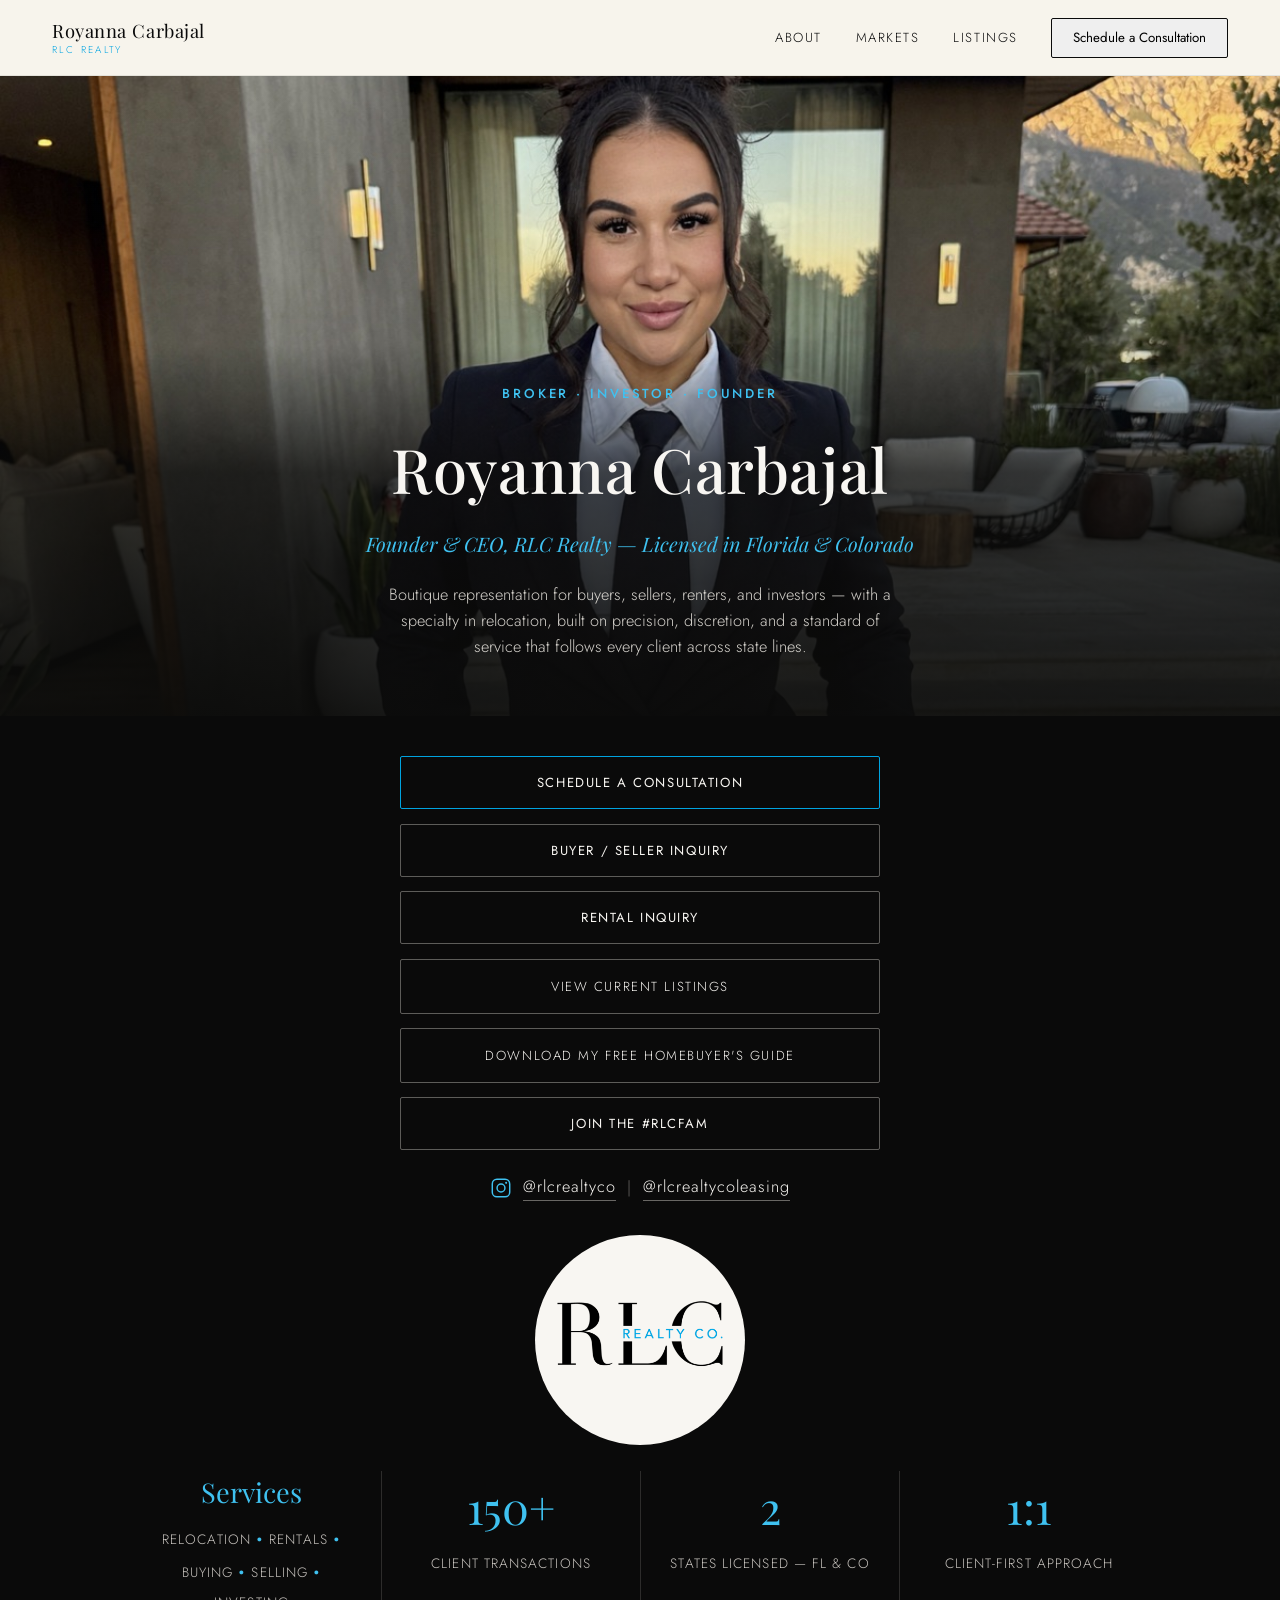
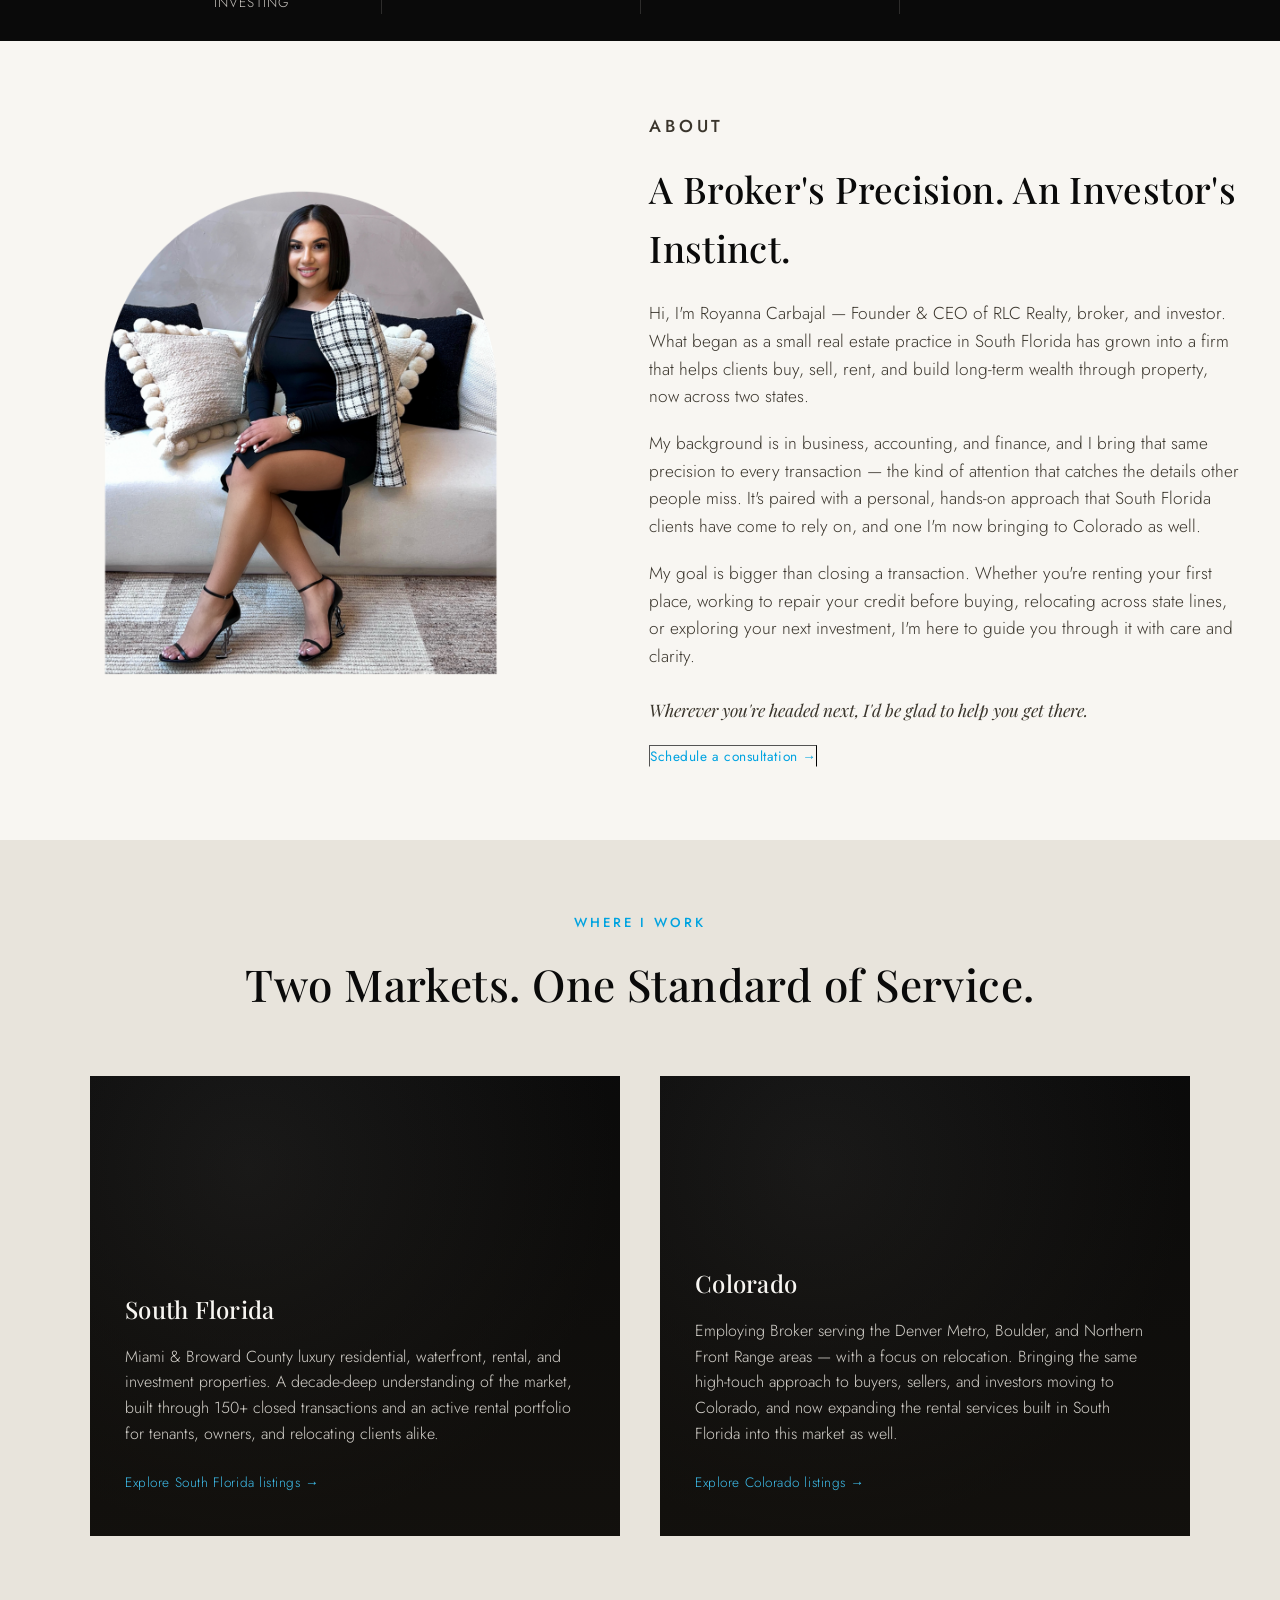
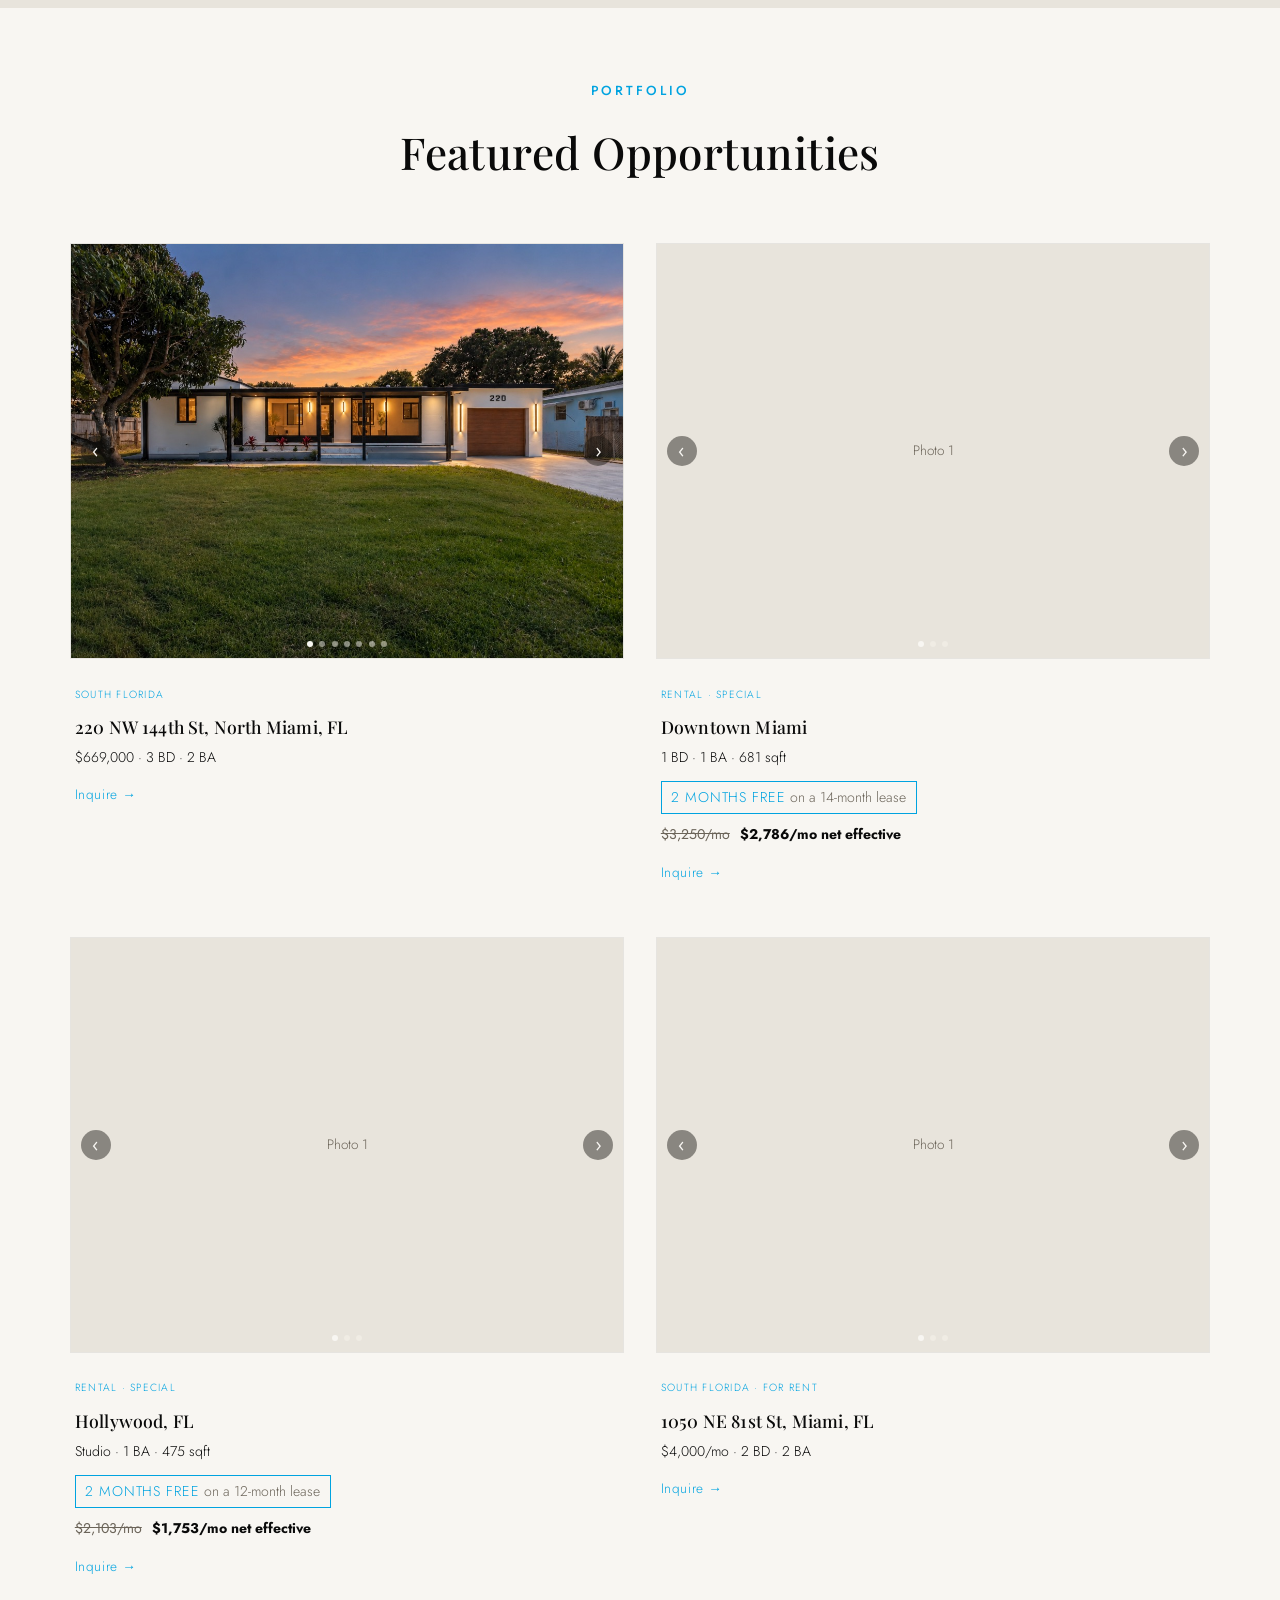
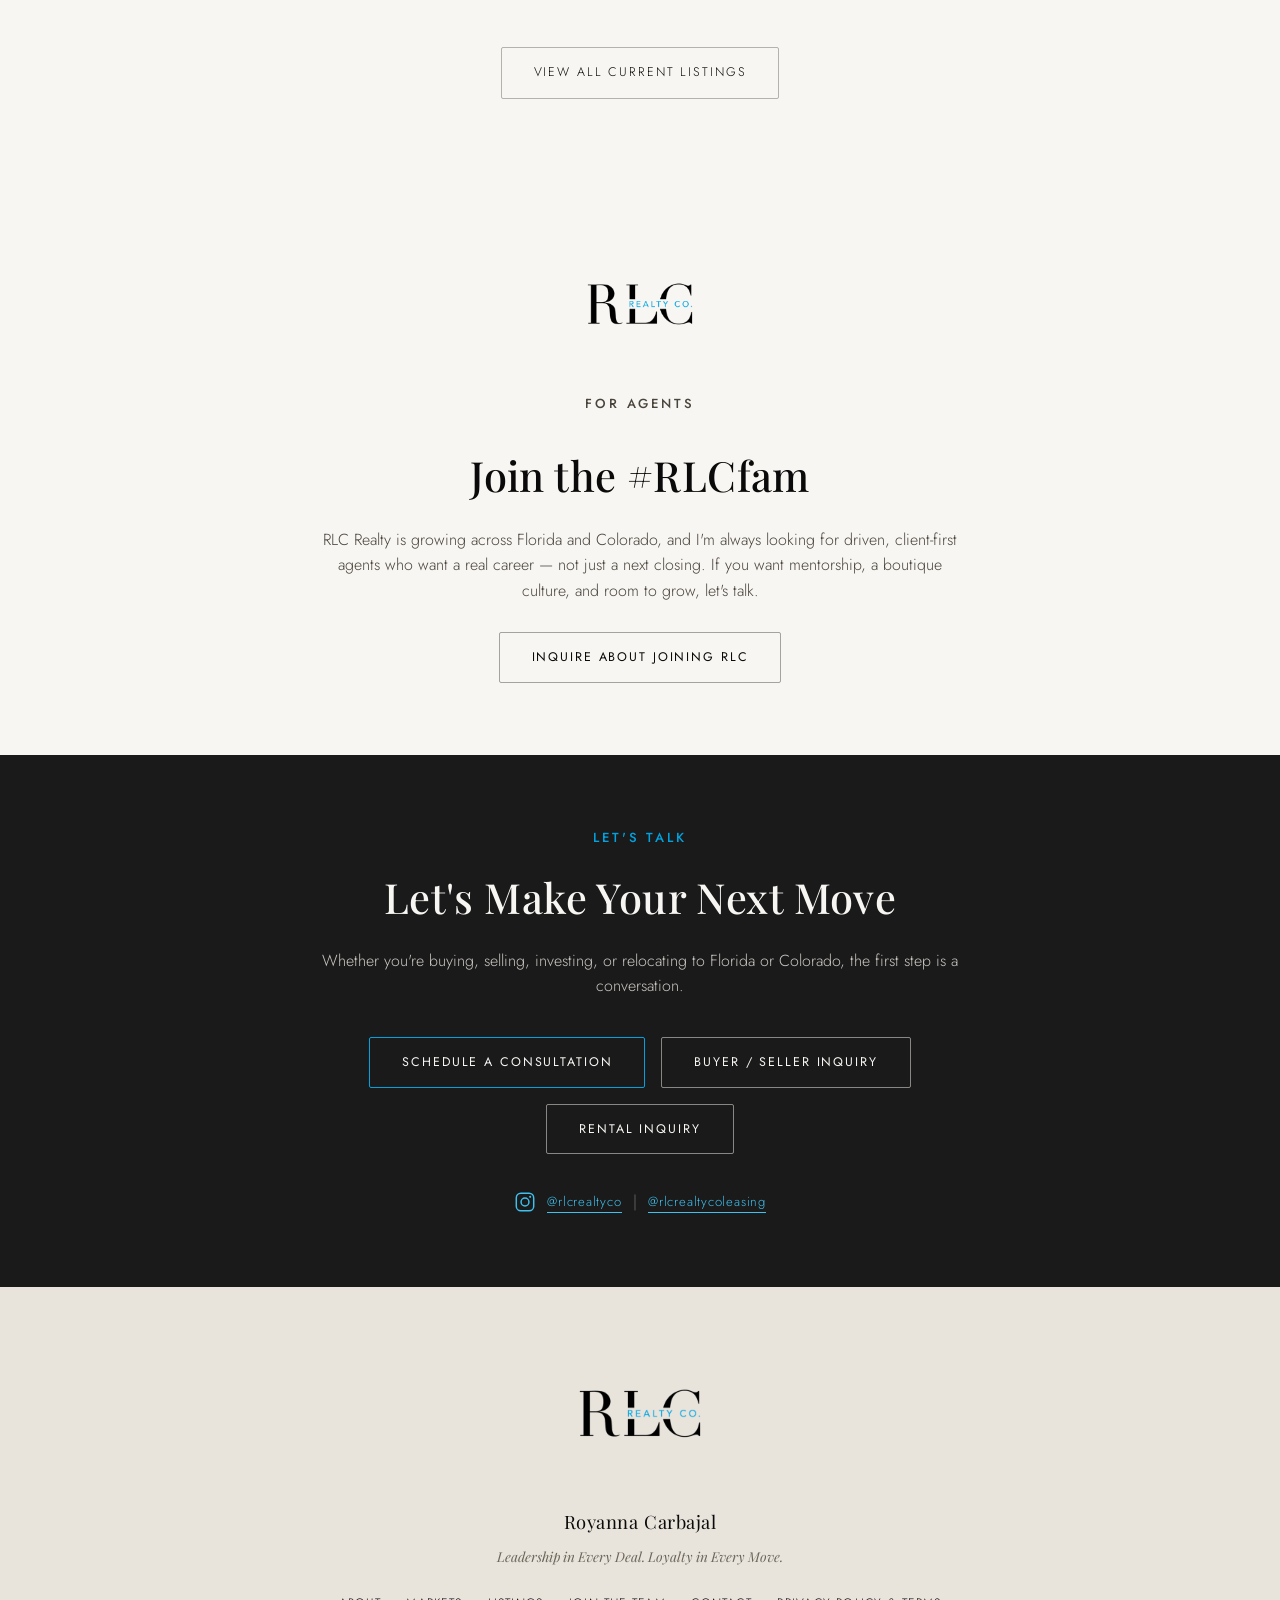
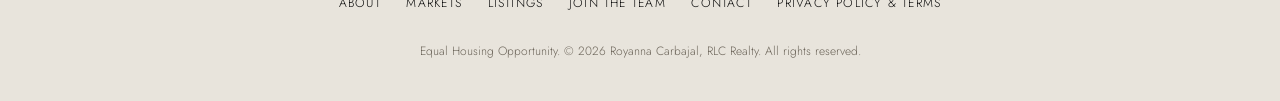
==== index.html @ 3c6feff2 "Replace Colorado listing with two real rental specials, area-based headings, net effective rent" ====
<!DOCTYPE html>
<html lang="en">
<head>
<meta charset="UTF-8" />
<meta name="viewport" content="width=device-width, initial-scale=1.0" />
<title>Royanna Carbajal | Employing Broker — Florida &amp; Colorado</title>
<meta name="description" content="Royanna Carbajal, Employing Broker and founder of RLC Realty, serving luxury real estate clients across South Florida and Colorado." />
<link rel="preconnect" href="https://fonts.googleapis.com">
<link rel="preconnect" href="https://fonts.gstatic.com" crossorigin>
<link href="https://fonts.googleapis.com/css2?family=Playfair+Display:ital,wght@0,400;0,500;0,600;1,400&family=Jost:wght@300;400;500;600&display=swap" rel="stylesheet">
<link rel="stylesheet" href="css/style.css" />
</head>
<body>

<header class="site-header" id="top">
  <div class="header-inner">
    <a class="logo" href="#top">
      <span class="logo-name">Royanna Carbajal</span>
      <span class="logo-sub">RLC Realty</span>
    </a>
    <nav class="main-nav" id="main-nav">
      <a href="#about">About</a>
      <a href="#markets">Markets</a>
      <a href="#listings">Listings</a>
      <button type="button" class="nav-cta" data-open-modal="booking">Schedule a Consultation</button>
    </nav>
    <button class="nav-toggle" id="nav-toggle" aria-label="Toggle navigation">
      <span></span><span></span><span></span>
    </button>
  </div>
</header>

<section class="hero">
  <img src="assets/hero-main.jpg" alt="Royanna Carbajal" class="hero-bg" />
  <div class="hero-scrim"></div>
  <div class="hero-inner">
    <p class="eyebrow">Broker &middot; Investor &middot; Founder</p>
    <h1>Royanna Carbajal</h1>
    <p class="hero-sub">Founder &amp; CEO, RLC Realty — Licensed in Florida &amp; Colorado</p>
    <p class="hero-copy">Boutique representation for buyers, sellers, renters, and investors — with a specialty in relocation, built on precision, discretion, and a standard of service that follows every client across state lines.</p>
  </div>
</section>

<section class="cta-stack">
  <div class="cta-stack-inner">
    <button type="button" class="cta-link cta-link-gold" data-open-modal="booking">Schedule a Consultation</button>
    <button type="button" class="cta-link" data-open-modal="buyer-seller">Buyer / Seller Inquiry</button>
    <button type="button" class="cta-link" data-open-modal="rental">Rental Inquiry</button>
    <a href="#listings" class="cta-link">View Current Listings</a>
    <a href="#contact" class="cta-link">Download My Free Homebuyer's Guide</a>
    <button type="button" class="cta-link" data-open-modal="join-team">Join the #RLCfam</button>
    <div class="cta-social">
      <svg class="ig-icon" viewBox="0 0 24 24" fill="none" aria-hidden="true"><rect x="2.5" y="2.5" width="19" height="19" rx="5" stroke="currentColor" stroke-width="1.6"/><circle cx="12" cy="12" r="4.3" stroke="currentColor" stroke-width="1.6"/><circle cx="17.6" cy="6.4" r="1.1" fill="currentColor"/></svg>
      <a href="https://www.instagram.com/rlcrealtyco/" target="_blank" rel="noopener">@rlcrealtyco</a>
      <span class="cta-social-divider">|</span>
      <a href="https://www.instagram.com/rlcrealtycoleasing/" target="_blank" rel="noopener">@rlcrealtycoleasing</a>
    </div>
    <div class="cta-stack-logo-badge">
      <img src="assets/logo.png" alt="RLC Realty Co." class="cta-stack-logo" />
    </div>
  </div>
</section>

<section class="stats">
  <div class="stats-inner">
    <div class="stat stat-services">
      <span class="stat-num stat-num-small">Services</span>
      <span class="stat-label">Relocation <span class="dot-sep">&middot;</span> Rentals <span class="dot-sep">&middot;</span> Buying <span class="dot-sep">&middot;</span> Selling <span class="dot-sep">&middot;</span> Investing</span>
    </div>
    <div class="stat">
      <span class="stat-num">150+</span>
      <span class="stat-label">Client Transactions</span>
    </div>
    <div class="stat">
      <span class="stat-num">2</span>
      <span class="stat-label">States Licensed — FL &amp; CO</span>
    </div>
    <div class="stat">
      <span class="stat-num">1:1</span>
      <span class="stat-label">Client-First Approach</span>
    </div>
  </div>
</section>

<section class="about" id="about">
  <div class="about-inner">
    <div class="about-media">
      <img class="portrait" src="assets/royanna-about-2.png" alt="Royanna Carbajal" />
    </div>
    <div class="about-text">
      <p class="eyebrow">About</p>
      <h2>A Broker's Precision. An Investor's Instinct.</h2>
      <p>Hi, I'm Royanna Carbajal — Founder &amp; CEO of RLC Realty, broker, and investor. What began as a small real estate practice in South Florida has grown into a firm that helps clients buy, sell, rent, and build long-term wealth through property, now across two states.</p>
      <p>My background is in business, accounting, and finance, and I bring that same precision to every transaction — the kind of attention that catches the details other people miss. It's paired with a personal, hands-on approach that South Florida clients have come to rely on, and one I'm now bringing to Colorado as well.</p>
      <p>My goal is bigger than closing a transaction. Whether you're renting your first place, working to repair your credit before buying, relocating across state lines, or exploring your next investment, I'm here to guide you through it with care and clarity.</p>
      <p class="about-tagline">Wherever you're headed next, I'd be glad to help you get there.</p>
      <button type="button" class="text-link" data-open-modal="booking">Schedule a consultation &rarr;</button>
    </div>
  </div>
</section>

<section class="markets" id="markets">
  <div class="section-head">
    <p class="eyebrow">Where I Work</p>
    <h2>Two Markets. One Standard of Service.</h2>
  </div>
  <div class="markets-grid">
    <div class="market-card">
      <video class="market-video" autoplay muted loop playsinline>
        <source src="assets/miami.mp4" type="video/mp4">
      </video>
      <div class="market-overlay"></div>
      <div class="market-content">
        <h3>South Florida</h3>
        <p>Miami &amp; Broward County luxury residential, waterfront, rental, and investment properties. A decade-deep understanding of the market, built through 150+ closed transactions and an active rental portfolio for tenants, owners, and relocating clients alike.</p>
        <a href="#listings" class="text-link">Explore South Florida listings &rarr;</a>
      </div>
    </div>
    <div class="market-card">
      <video class="market-video" autoplay muted loop playsinline>
        <source src="assets/colorado.mp4" type="video/mp4">
      </video>
      <div class="market-overlay"></div>
      <div class="market-content">
        <h3>Colorado</h3>
        <p>Employing Broker serving the Denver Metro, Boulder, and Northern Front Range areas — with a focus on relocation. Bringing the same high-touch approach to buyers, sellers, and investors moving to Colorado, and now expanding the rental services built in South Florida into this market as well.</p>
        <a href="#contact" class="text-link">Explore Colorado listings &rarr;</a>
      </div>
    </div>
  </div>
</section>

<section class="listings" id="listings">
  <div class="section-head">
    <p class="eyebrow">Portfolio</p>
    <h2>Featured Opportunities</h2>
  </div>
  <div class="listings-grid">
    <div class="listing-card">
      <div class="listing-image">
        <div class="listing-carousel" data-carousel>
          <div class="listing-slide"><img src="assets/listing-220/0-exterior.jpg" alt="220 NW 144th St front exterior at twilight" loading="lazy"></div>
          <div class="listing-slide"><img src="assets/listing-220/1-living-room.jpg" alt="220 NW 144th St living room" loading="lazy"></div>
          <div class="listing-slide"><img src="assets/listing-220/2-kitchen.jpg" alt="220 NW 144th St kitchen" loading="lazy"></div>
          <div class="listing-slide"><img src="assets/listing-220/3-bath-a.jpg" alt="220 NW 144th St bathroom" loading="lazy"></div>
          <div class="listing-slide"><img src="assets/listing-220/4-bath-b.jpg" alt="220 NW 144th St second bathroom" loading="lazy"></div>
          <div class="listing-slide"><img src="assets/listing-220/5-patio.jpg" alt="220 NW 144th St covered patio" loading="lazy"></div>
          <div class="listing-slide"><img src="assets/listing-220/6-backyard.jpg" alt="220 NW 144th St backyard and structure" loading="lazy"></div>
        </div>
        <button type="button" class="carousel-arrow carousel-prev" data-carousel-prev aria-label="Previous photo">&lsaquo;</button>
        <button type="button" class="carousel-arrow carousel-next" data-carousel-next aria-label="Next photo">&rsaquo;</button>
        <div class="carousel-dots" data-carousel-dots></div>
      </div>
      <div class="listing-body">
        <span class="listing-tag">South Florida</span>
        <h3>220 NW 144th St, North Miami, FL</h3>
        <p>$669,000 &middot; 3 BD &middot; 2 BA</p>
        <a href="#contact" class="text-link">Inquire &rarr;</a>
      </div>
    </div>
    <div class="listing-card">
      <div class="listing-image">
        <div class="listing-carousel" data-carousel>
          <div class="listing-slide"><span>Photo 1</span></div>
          <div class="listing-slide"><span>Photo 2</span></div>
          <div class="listing-slide"><span>Photo 3</span></div>
        </div>
        <button type="button" class="carousel-arrow carousel-prev" data-carousel-prev aria-label="Previous photo">&lsaquo;</button>
        <button type="button" class="carousel-arrow carousel-next" data-carousel-next aria-label="Next photo">&rsaquo;</button>
        <div class="carousel-dots" data-carousel-dots></div>
      </div>
      <div class="listing-body">
        <span class="listing-tag">Rental &middot; Special</span>
        <h3>Downtown Miami</h3>
        <p>1 BD &middot; 1 BA &middot; 681 sqft</p>
        <p class="listing-special">2 Months Free <span class="listing-special-term">on a 14-month lease</span></p>
        <p class="listing-price"><span class="listing-price-gross">$3,250/mo</span> <strong>$2,786/mo net effective</strong></p>
        <a href="#contact" class="text-link">Inquire &rarr;</a>
      </div>
    </div>
    <div class="listing-card">
      <div class="listing-image">
        <div class="listing-carousel" data-carousel>
          <div class="listing-slide"><span>Photo 1</span></div>
          <div class="listing-slide"><span>Photo 2</span></div>
          <div class="listing-slide"><span>Photo 3</span></div>
        </div>
        <button type="button" class="carousel-arrow carousel-prev" data-carousel-prev aria-label="Previous photo">&lsaquo;</button>
        <button type="button" class="carousel-arrow carousel-next" data-carousel-next aria-label="Next photo">&rsaquo;</button>
        <div class="carousel-dots" data-carousel-dots></div>
      </div>
      <div class="listing-body">
        <span class="listing-tag">Rental &middot; Special</span>
        <h3>Hollywood, FL</h3>
        <p>Studio &middot; 1 BA &middot; 475 sqft</p>
        <p class="listing-special">2 Months Free <span class="listing-special-term">on a 12-month lease</span></p>
        <p class="listing-price"><span class="listing-price-gross">$2,103/mo</span> <strong>$1,753/mo net effective</strong></p>
        <a href="#contact" class="text-link">Inquire &rarr;</a>
      </div>
    </div>
    <div class="listing-card">
      <div class="listing-image">
        <div class="listing-carousel" data-carousel>
          <div class="listing-slide"><span>Photo 1</span></div>
          <div class="listing-slide"><span>Photo 2</span></div>
          <div class="listing-slide"><span>Photo 3</span></div>
        </div>
        <button type="button" class="carousel-arrow carousel-prev" data-carousel-prev aria-label="Previous photo">&lsaquo;</button>
        <button type="button" class="carousel-arrow carousel-next" data-carousel-next aria-label="Next photo">&rsaquo;</button>
        <div class="carousel-dots" data-carousel-dots></div>
      </div>
      <div class="listing-body">
        <span class="listing-tag">South Florida &middot; For Rent</span>
        <h3>1050 NE 81st St, Miami, FL</h3>
        <p>$4,000/mo &middot; 2 BD &middot; 2 BA</p>
        <a href="#contact" class="text-link">Inquire &rarr;</a>
      </div>
    </div>
  </div>
  <div class="listings-cta">
    <a href="#contact" class="btn btn-outline">View All Current Listings</a>
  </div>
</section>

<section class="join-team" id="join-team">
  <div class="join-team-inner">
    <img src="assets/logo.png" alt="RLC Realty Co." class="join-team-logo" />
    <p class="eyebrow">For Agents</p>
    <h2>Join the #RLCfam</h2>
    <p>RLC Realty is growing across Florida and Colorado, and I'm always looking for driven, client-first agents who want a real career — not just a next closing. If you want mentorship, a boutique culture, and room to grow, let's talk.</p>
    <button type="button" class="btn btn-outline-dark" data-open-modal="join-team">Inquire About Joining RLC</button>
  </div>
</section>

<section class="contact" id="contact">
  <div class="contact-inner">
    <p class="eyebrow">Let's Talk</p>
    <h2>Let's Make Your Next Move</h2>
    <p class="contact-copy">Whether you're buying, selling, investing, or relocating to Florida or Colorado, the first step is a conversation.</p>
    <div class="hero-actions">
      <button type="button" class="btn btn-gold" data-open-modal="booking">Schedule a Consultation</button>
      <button type="button" class="btn btn-outline-light" data-open-modal="buyer-seller">Buyer / Seller Inquiry</button>
      <button type="button" class="btn btn-outline-light" data-open-modal="rental">Rental Inquiry</button>
    </div>
    <div class="contact-social">
      <svg class="ig-icon" viewBox="0 0 24 24" fill="none" aria-hidden="true"><rect x="2.5" y="2.5" width="19" height="19" rx="5" stroke="currentColor" stroke-width="1.6"/><circle cx="12" cy="12" r="4.3" stroke="currentColor" stroke-width="1.6"/><circle cx="17.6" cy="6.4" r="1.1" fill="currentColor"/></svg>
      <a href="https://www.instagram.com/rlcrealtyco/" target="_blank" rel="noopener">@rlcrealtyco</a>
      <span class="cta-social-divider">|</span>
      <a href="https://www.instagram.com/rlcrealtycoleasing/" target="_blank" rel="noopener">@rlcrealtycoleasing</a>
    </div>
  </div>
</section>

<footer class="site-footer">
  <div class="footer-inner">
    <div class="footer-brand">
      <img src="assets/logo.png" alt="RLC Realty Co." class="footer-logo" />
      <span class="logo-name">Royanna Carbajal</span>
      <span class="footer-tagline">Leadership in Every Deal. Loyalty in Every Move.</span>
    </div>
    <nav class="footer-nav">
      <a href="#about">About</a>
      <a href="#markets">Markets</a>
      <a href="#listings">Listings</a>
      <a href="#join-team">Join the Team</a>
      <a href="#contact">Contact</a>
      <a href="policy.html">Privacy Policy &amp; Terms</a>
    </nav>
    <p class="footer-legal">Equal Housing Opportunity. &copy; <span id="year"></span> Royanna Carbajal, RLC Realty. All rights reserved.</p>
  </div>
</footer>

<div class="modal-overlay" id="modal-buyer-seller" data-modal="buyer-seller">
  <div class="modal-box">
    <button type="button" class="modal-close" data-close-modal aria-label="Close">&times;</button>
    <p class="eyebrow">Buyer &amp; Seller Inquiry</p>
    <h2>Let's Talk About Your Move</h2>
    <form class="inquiry-form" data-form-target="buyer-seller">
      <div class="form-row">
        <div class="field">
          <label for="bs-first-name">First Name</label>
          <input type="text" id="bs-first-name" name="first_name" required>
        </div>
        <div class="field">
          <label for="bs-last-name">Last Name</label>
          <input type="text" id="bs-last-name" name="last_name" required>
        </div>
      </div>
      <div class="form-row">
        <div class="field">
          <label for="bs-email">Email</label>
          <input type="email" id="bs-email" name="email" required>
        </div>
        <div class="field">
          <label for="bs-phone">Phone</label>
          <input type="tel" id="bs-phone" name="phone" required>
        </div>
      </div>
      <div class="form-row">
        <div class="field">
          <label for="bs-interest">I'm Interested In</label>
          <select id="bs-interest" name="interested_in" required>
            <option value="" disabled selected>Select one</option>
            <option value="Buying">Buying</option>
            <option value="Selling">Selling</option>
            <option value="Both Buying and Selling">Both</option>
          </select>
        </div>
        <div class="field">
          <label for="bs-property-type">Property Type</label>
          <select id="bs-property-type" name="property_type">
            <option value="" disabled selected>Select one</option>
            <option value="Single Family">Single Family</option>
            <option value="Condo">Condo</option>
            <option value="Townhouse">Townhouse</option>
            <option value="Multi-Family">Multi-Family</option>
            <option value="Land">Land</option>
            <option value="Other">Other</option>
          </select>
        </div>
      </div>
      <div class="form-row">
        <div class="field">
          <label for="bs-area">Area(s) of Interest</label>
          <input type="text" id="bs-area" name="area_of_interest" placeholder="e.g. Miami, Boulder">
        </div>
        <div class="field">
          <label for="bs-budget">Budget / Price Range</label>
          <input type="text" id="bs-budget" name="budget_range" placeholder="e.g. $600k–$800k">
        </div>
      </div>
      <div class="field">
        <label for="bs-timeline">Timeline</label>
        <select id="bs-timeline" name="timeline">
          <option value="" disabled selected>Select one</option>
          <option value="Immediately">Immediately</option>
          <option value="1-3 Months">1–3 Months</option>
          <option value="3-6 Months">3–6 Months</option>
          <option value="6-12 Months">6–12 Months</option>
          <option value="Just Exploring">Just Exploring</option>
        </select>
      </div>
      <div class="field">
        <label for="bs-message">Message</label>
        <textarea id="bs-message" name="message" rows="3" placeholder="Anything else I should know?"></textarea>
      </div>
      <button type="submit" class="btn btn-gold form-submit">Submit Inquiry</button>
      <p class="form-status" role="status"></p>
    </form>
  </div>
</div>

<div class="modal-overlay" id="modal-rental" data-modal="rental">
  <div class="modal-box">
    <button type="button" class="modal-close" data-close-modal aria-label="Close">&times;</button>
    <p class="eyebrow">Rental Inquiry</p>
    <h2>Find Your Next Rental</h2>
    <form class="inquiry-form" data-form-target="rental">
      <div class="form-row">
        <div class="field">
          <label for="r-first-name">First Name</label>
          <input type="text" id="r-first-name" name="first_name" required>
        </div>
        <div class="field">
          <label for="r-last-name">Last Name</label>
          <input type="text" id="r-last-name" name="last_name" required>
        </div>
      </div>
      <div class="form-row">
        <div class="field">
          <label for="r-email">Email</label>
          <input type="email" id="r-email" name="email" required>
        </div>
        <div class="field">
          <label for="r-phone">Phone</label>
          <input type="tel" id="r-phone" name="phone" required>
        </div>
      </div>
      <div class="form-row">
        <div class="field">
          <label for="r-property-type">Property Type</label>
          <select id="r-property-type" name="property_type">
            <option value="" disabled selected>Select one</option>
            <option value="Apartment/Condo">Apartment / Condo</option>
            <option value="Single Family">Single Family</option>
            <option value="Townhouse">Townhouse</option>
            <option value="Any">Any</option>
          </select>
        </div>
        <div class="field">
          <label for="r-bedrooms">Bedrooms</label>
          <select id="r-bedrooms" name="bedrooms">
            <option value="" disabled selected>Select one</option>
            <option value="Studio">Studio</option>
            <option value="1">1</option>
            <option value="2">2</option>
            <option value="3">3</option>
            <option value="4+">4+</option>
          </select>
        </div>
      </div>
      <div class="form-row">
        <div class="field">
          <label for="r-area">Area(s) of Interest</label>
          <input type="text" id="r-area" name="area_of_interest" placeholder="e.g. Miami, Boulder">
        </div>
        <div class="field">
          <label for="r-budget">Max Monthly Budget</label>
          <input type="text" id="r-budget" name="budget_range" placeholder="e.g. $3,000">
        </div>
      </div>
      <div class="field">
        <label for="r-movein">Desired Move-In Date</label>
        <input type="text" id="r-movein" name="timeline" placeholder="e.g. Immediately, or 06/01/2026">
      </div>
      <div class="field">
        <label for="r-message">Message</label>
        <textarea id="r-message" name="message" rows="3" placeholder="Anything else I should know?"></textarea>
      </div>
      <button type="submit" class="btn btn-gold form-submit">Submit Inquiry</button>
      <p class="form-status" role="status"></p>
    </form>
  </div>
</div>

<div class="modal-overlay" id="modal-join-team" data-modal="join-team">
  <div class="modal-box">
    <button type="button" class="modal-close" data-close-modal aria-label="Close">&times;</button>
    <p class="eyebrow">Join the #RLCfam</p>
    <h2>Let's Talk About Your Career</h2>
    <form class="inquiry-form" data-form-target="join-team">
      <div class="form-row">
        <div class="field">
          <label for="jt-first-name">First Name</label>
          <input type="text" id="jt-first-name" name="first_name" required>
        </div>
        <div class="field">
          <label for="jt-last-name">Last Name</label>
          <input type="text" id="jt-last-name" name="last_name" required>
        </div>
      </div>
      <div class="form-row">
        <div class="field">
          <label for="jt-email">Email</label>
          <input type="email" id="jt-email" name="email" required>
        </div>
        <div class="field">
          <label for="jt-phone">Phone</label>
          <input type="tel" id="jt-phone" name="phone" required>
        </div>
      </div>
      <div class="field">
        <label for="jt-status">Current License Status</label>
        <select id="jt-status" name="license_status">
          <option value="" disabled selected>Select one</option>
          <option value="Licensed Agent">Licensed Agent</option>
          <option value="License In Progress">License In Progress</option>
          <option value="Considering a Career in Real Estate">Considering a Career in Real Estate</option>
        </select>
      </div>
      <div class="field">
        <label for="jt-area">Market</label>
        <input type="text" id="jt-area" name="area_of_interest" placeholder="e.g. South Florida, Colorado">
      </div>
      <div class="field">
        <label for="jt-message">What interests you about RLC Realty?</label>
        <textarea id="jt-message" name="message" rows="3"></textarea>
      </div>
      <button type="submit" class="btn btn-gold form-submit">Submit</button>
      <p class="form-status" role="status"></p>
    </form>
  </div>
</div>

<div class="modal-overlay" id="modal-booking" data-modal="booking">
  <div class="modal-box modal-box-wide">
    <button type="button" class="modal-close" data-close-modal aria-label="Close">&times;</button>
    <p class="eyebrow">Schedule a Consultation</p>
    <h2>Book a Time With Me</h2>
    <div class="booking-frame-wrap">
      <iframe class="booking-frame" data-booking-src title="Schedule a consultation" loading="lazy"></iframe>
    </div>
  </div>
</div>

<script src="js/main.js"></script>
</body>
</html>
---- css/style.css ----
:root {
  --ivory: #F8F6F2;
  --ivory-dim: #E8E4DC;
  --onyx: #0A0A0A;
  --onyx-soft: #1A1A1A;
  --gold: #00A3E0;
  --gold-light: #3FC1F0;
  --teal: #00A3E0;
  --teal-light: #E2F4FB;
  --teal-onblack: #3FC1F0;
  --text-muted: #6b6459;
  --serif: 'Playfair Display', serif;
  --sans: 'Jost', sans-serif;
}

* { box-sizing: border-box; margin: 0; padding: 0; }

html { scroll-behavior: smooth; }

body {
  font-family: var(--sans);
  background: var(--ivory);
  color: var(--onyx);
  font-weight: 300;
  line-height: 1.6;
}

img { max-width: 100%; display: block; }
a { color: inherit; text-decoration: none; }
button { font-family: inherit; }
a.cta-link, button.cta-link,
a.btn, button.btn,
a.text-link, button.text-link {
  background: transparent;
  cursor: pointer;
  border-width: 1px;
}
button.cta-link { width: 100%; }

.eyebrow {
  font-family: var(--sans);
  text-transform: uppercase;
  letter-spacing: 0.22em;
  font-size: 0.82rem;
  color: var(--gold);
  margin-bottom: 1rem;
  font-weight: 500;
}

h1, h2, h3 { font-family: var(--serif); font-weight: 500; letter-spacing: 0.01em; }

.placeholder-text {
  color: var(--text-muted);
  font-style: italic;
}

/* Header */
.site-header {
  position: sticky;
  top: 0;
  z-index: 100;
  background: rgba(247, 243, 236, 0.92);
  backdrop-filter: blur(8px);
  border-bottom: 1px solid rgba(23, 20, 15, 0.08);
}

.header-inner {
  max-width: 1240px;
  margin: 0 auto;
  padding: 1.1rem 2rem;
  display: flex;
  align-items: center;
  justify-content: space-between;
}

.logo { display: flex; flex-direction: column; line-height: 1.15; }
.logo-name { font-family: var(--serif); font-size: 1.15rem; letter-spacing: 0.03em; }
.logo-sub { font-size: 0.62rem; letter-spacing: 0.24em; text-transform: uppercase; color: var(--teal); margin-top: 0.15rem; }

.main-nav { display: flex; align-items: center; gap: 2.1rem; }
.main-nav a {
  font-size: 0.82rem;
  text-transform: uppercase;
  letter-spacing: 0.12em;
  color: var(--onyx);
  transition: color 0.2s ease;
}
.main-nav a:hover { color: var(--gold); }
.nav-cta {
  border: 1px solid var(--onyx);
  padding: 0.6rem 1.3rem;
  border-radius: 2px;
}
.nav-cta:hover { background: var(--onyx); color: var(--ivory); }

.nav-toggle { display: none; flex-direction: column; gap: 5px; background: none; border: none; cursor: pointer; }
.nav-toggle span { width: 24px; height: 1.5px; background: var(--onyx); }

/* Hero */
.hero {
  position: relative;
  display: flex;
  align-items: flex-end;
  height: 640px;
  color: var(--ivory);
  padding: 3.5rem 2rem;
  overflow: hidden;
}
.hero-bg {
  position: absolute;
  inset: 0;
  width: 100%;
  height: 100%;
  object-fit: cover;
  object-position: center 12%;
  z-index: 0;
}
.hero-scrim {
  position: absolute;
  inset: 0;
  background: linear-gradient(180deg, rgba(11,11,10,0) 0%, rgba(11,11,10,0.05) 42%, rgba(11,11,10,0.75) 62%, rgba(11,11,10,0.94) 100%);
  z-index: 1;
}

.hero-inner {
  position: relative;
  z-index: 2;
  max-width: 700px;
  margin: 0 auto;
  width: 100%;
  text-align: center;
}
.hero .eyebrow { color: var(--teal-onblack); }
.hero h1 { font-size: clamp(2.6rem, 4.8vw, 4rem); margin-bottom: 0.6rem; color: var(--ivory); }
.hero-sub {
  font-family: var(--serif);
  font-style: italic;
  font-size: 1.25rem;
  color: var(--gold-light);
  margin-bottom: 1.4rem;
}
.hero-copy {
  font-size: 1.02rem;
  color: rgba(247,243,236,0.85);
  max-width: 520px;
  margin: 0 auto 0;
}

.hero-actions { display: flex; gap: 1rem; justify-content: center; flex-wrap: wrap; }

.btn {
  display: inline-block;
  padding: 0.95rem 2rem;
  font-size: 0.78rem;
  text-transform: uppercase;
  letter-spacing: 0.15em;
  border-radius: 2px;
  transition: all 0.25s ease;
  border: 1px solid transparent;
}
.btn-gold { background: var(--gold); color: var(--ivory); border-color: var(--gold); }
.btn-gold:hover { background: transparent; color: var(--gold-light); border-color: var(--gold-light); }
.btn-outline { border-color: rgba(23,20,15,0.3); color: var(--onyx); }
.btn-outline:hover { border-color: var(--gold); color: var(--gold); }
.btn-outline-light { border-color: rgba(247,243,236,0.5); color: var(--ivory); }
.btn-outline-light:hover { border-color: var(--gold-light); color: var(--gold-light); }
.btn-outline-dark { border-color: rgba(11,11,10,0.35); color: var(--onyx); }
.btn-outline-dark:hover { border-color: var(--gold); color: var(--gold); }

.text-link {
  font-size: 0.85rem;
  letter-spacing: 0.04em;
  color: var(--gold);
  border-bottom: 1px solid transparent;
  transition: border-color 0.2s ease;
}
.text-link:hover { border-color: var(--gold); }

/* CTA Stack */
.cta-stack { background: var(--onyx); padding: 2.5rem 2rem 0.5rem; }
.cta-stack-inner {
  max-width: 480px;
  margin: 0 auto;
  display: flex;
  flex-direction: column;
  gap: 0.9rem;
}
.cta-link {
  display: block;
  text-align: center;
  padding: 1rem 1.5rem;
  font-size: 0.82rem;
  text-transform: uppercase;
  letter-spacing: 0.12em;
  border: 1px solid rgba(247,243,236,0.35);
  color: var(--ivory);
  border-radius: 2px;
  transition: all 0.2s ease;
}
.cta-link:hover { background: var(--ivory); color: var(--onyx); border-color: var(--ivory); }
.cta-link-gold { background: var(--gold); border-color: var(--gold); color: var(--ivory); }
.cta-link-gold:hover { background: transparent; color: var(--gold-light); border-color: var(--gold-light); }
.cta-social {
  display: flex;
  align-items: center;
  justify-content: center;
  gap: 0.7rem;
  flex-wrap: wrap;
  padding: 0.6rem 0 0.2rem;
  font-size: 1.02rem;
  letter-spacing: 0.06em;
  color: var(--ivory);
}
.ig-icon { width: 22px; height: 22px; color: var(--gold-light); flex-shrink: 0; }
.cta-social a { color: var(--ivory); border-bottom: 1px solid rgba(247,243,236,0.4); }
.cta-social a:hover { color: var(--gold-light); border-color: var(--gold-light); }
.cta-social-divider { color: rgba(247,243,236,0.4); }
.cta-stack-logo-badge {
  width: 210px;
  height: 210px;
  margin: 1rem auto 0;
  background: var(--ivory);
  border-radius: 50%;
  display: flex;
  align-items: center;
  justify-content: center;
  padding: 2px;
}
.cta-stack-logo { width: 100%; height: 100%; object-fit: contain; }

/* Stats */
.stats { background: var(--onyx); color: var(--ivory); padding: 0.6rem 2rem 1.2rem; }
.stats-inner {
  max-width: 1100px;
  margin: 0 auto;
  padding: 0.5rem 2rem;
  display: grid;
  grid-template-columns: repeat(4, 1fr);
}
.stat {
  text-align: center;
  padding: 0 1.5rem;
  border-left: 1px solid rgba(247,243,236,0.15);
}
.stat:first-child { border-left: none; }
.stat-num { display: block; font-family: var(--serif); font-size: 2.8rem; color: var(--gold-light); margin-bottom: 0.5rem; }
.stat-num-small { font-size: 1.7rem; }
.dot-sep { font-size: 1.3rem; font-weight: 700; color: var(--gold-light); vertical-align: -1px; }
.stat-label { font-size: 0.85rem; text-transform: uppercase; letter-spacing: 0.08em; color: rgba(247,243,236,0.8); }

/* Section shared */
section { padding: 4.5rem 2rem; }
.section-head { max-width: 1100px; margin: 0 auto 3.5rem; text-align: center; }
.section-head h2 { font-size: clamp(2.05rem, 3.6vw, 2.75rem); }
.section-head.light .eyebrow { color: var(--gold-light); }
.section-head.light h2 { color: var(--ivory); }

/* About */
.about-inner {
  max-width: 1200px;
  margin: 0 auto;
  display: grid;
  grid-template-columns: 1fr 1.1fr;
  gap: 4.5rem;
  align-items: center;
}
.about-media { display: flex; justify-content: center; }
.portrait {
  width: 100%;
  max-width: 560px;
}
.about-text h2 { font-size: clamp(1.8rem, 3vw, 2.3rem); margin-bottom: 1.4rem; }
.about-text p { margin-bottom: 1.2rem; color: #3a352c; font-size: 1.08rem; }
.about-tagline {
  font-family: var(--serif);
  font-style: italic;
  font-size: 1.2rem;
  color: var(--gold);
  margin: 1.6rem 0 1.6rem;
}

/* Markets */
.markets { background: var(--ivory-dim); }
.markets-grid {
  max-width: 1100px;
  margin: 0 auto;
  display: grid;
  grid-template-columns: 1fr 1fr;
  gap: 2.5rem;
}
.market-card {
  position: relative;
  overflow: hidden;
  min-height: 460px;
  display: flex;
  align-items: flex-end;
  background: radial-gradient(circle at 30% 20%, var(--onyx-soft), var(--onyx) 70%);
}
.market-video {
  position: absolute;
  inset: 0;
  width: 100%;
  height: 100%;
  object-fit: cover;
  z-index: 0;
}
.market-overlay {
  position: absolute;
  inset: 0;
  background: linear-gradient(180deg, rgba(23,20,15,0.05), rgba(23,20,15,0.65));
  z-index: 1;
}
.market-content { position: relative; z-index: 2; padding: 2.6rem 2.2rem; }
.market-tag {
  display: inline-block;
  font-size: 0.65rem;
  text-transform: uppercase;
  letter-spacing: 0.14em;
  color: var(--gold-light);
  border: 1px solid var(--gold-light);
  padding: 0.3rem 0.7rem;
  margin-bottom: 1.2rem;
}
.market-tag.teal { color: var(--teal-light); border-color: var(--teal-light); }
.market-content h3 { font-size: 1.5rem; margin-bottom: 1rem; color: var(--ivory); }
.market-content p { color: rgba(247,243,236,0.85); margin-bottom: 1.4rem; }
.market-content .text-link { color: var(--gold-light); }
.market-content .text-link:hover { border-color: var(--gold-light); }

/* Services */
.services { padding: 2.5rem 2rem; }
.services-strip {
  max-width: 900px;
  margin: 0 auto;
  display: flex;
  justify-content: center;
  flex-wrap: wrap;
  gap: 0.6rem 2.5rem;
}
.services-strip span {
  font-family: var(--serif);
  font-style: italic;
  font-size: 1.05rem;
  color: var(--text-muted);
}

/* Listings */
.listings-grid {
  max-width: 1140px;
  margin: 0 auto;
  display: grid;
  grid-template-columns: repeat(2, 1fr);
  gap: 2rem;
  margin-bottom: 3rem;
}
.listing-image {
  aspect-ratio: 4/3;
  position: relative;
  overflow: hidden;
  border: 1px solid rgba(23,20,15,0.08);
}
.listing-carousel {
  display: flex;
  height: 100%;
  transition: transform 0.35s ease;
}
.listing-slide {
  flex: 0 0 100%;
  display: flex;
  align-items: center;
  justify-content: center;
  background: var(--ivory-dim);
  color: var(--text-muted);
  font-size: 0.85rem;
}
.listing-slide img { width: 100%; height: 100%; object-fit: cover; }
.carousel-arrow {
  position: absolute;
  top: 50%;
  transform: translateY(-50%);
  width: 30px;
  height: 30px;
  border-radius: 50%;
  border: none;
  background: rgba(23,20,15,0.45);
  color: var(--ivory);
  font-size: 1.2rem;
  line-height: 1;
  cursor: pointer;
  display: flex;
  align-items: center;
  justify-content: center;
  transition: background 0.2s ease;
}
.carousel-arrow:hover { background: rgba(23,20,15,0.75); }
.carousel-prev { left: 0.6rem; }
.carousel-next { right: 0.6rem; }
.carousel-dots {
  position: absolute;
  bottom: 0.7rem;
  left: 0;
  right: 0;
  display: flex;
  justify-content: center;
  gap: 0.4rem;
}
.carousel-dot {
  width: 6px;
  height: 6px;
  border-radius: 50%;
  background: rgba(247,243,236,0.5);
  border: none;
  padding: 0;
  cursor: pointer;
}
.carousel-dot.active { background: var(--ivory); }
.listing-body { padding: 1.3rem 0.3rem; }
.listing-tag {
  font-size: 0.65rem;
  text-transform: uppercase;
  letter-spacing: 0.12em;
  color: var(--gold);
}
.listing-body h3 { font-size: 1.1rem; margin: 0.5rem 0 0.3rem; }
.listing-body p { font-size: 0.88rem; margin-bottom: 0.8rem; }
.listing-special {
  display: inline-block;
  font-size: 0.72rem;
  text-transform: uppercase;
  letter-spacing: 0.06em;
  color: var(--gold);
  border: 1px solid var(--gold);
  padding: 0.25rem 0.6rem;
  margin-bottom: 0.6rem !important;
}
.listing-special-term { text-transform: none; letter-spacing: normal; color: var(--text-muted); }
.listing-price-gross { text-decoration: line-through; color: var(--text-muted); font-weight: 400; margin-right: 0.4rem; }
.listings-cta { text-align: center; }

/* Testimonials */
.testimonials { background: var(--onyx); color: var(--ivory); }
.testimonials-grid {
  max-width: 1140px;
  margin: 0 auto;
  display: grid;
  grid-template-columns: repeat(3, 1fr);
  gap: 2rem;
}
.testimonial-card {
  background: var(--onyx-soft);
  padding: 2.4rem 2rem;
  border: 1px solid rgba(63,193,240,0.2);
}
.quote-mark { font-family: var(--serif); font-size: 2.4rem; color: var(--gold-light); line-height: 1; display: block; margin-bottom: 0.8rem; }
.testimonial-card p { font-size: 0.95rem; margin-bottom: 1.4rem; color: rgba(247,243,236,0.85); }
.testimonial-name { font-size: 0.78rem; text-transform: uppercase; letter-spacing: 0.08em; color: var(--gold-light); }

/* Join the Team */
.join-team { background: var(--ivory); text-align: center; }
.join-team-inner { max-width: 640px; margin: 0 auto; }
.join-team-logo { width: 130px; height: 130px; margin: 0 auto 1.2rem; }
.join-team-inner h2 { font-size: clamp(2rem, 3.4vw, 2.6rem); margin-bottom: 1.1rem; color: var(--onyx); }
.join-team-inner p { color: #4a453c; margin-bottom: 1.8rem; }

/* Contact */
.contact {
  background: var(--onyx-soft);
  color: var(--ivory);
  text-align: center;
}
.contact-inner { max-width: 700px; margin: 0 auto; }
.contact h2 { font-size: clamp(1.9rem, 3.4vw, 2.6rem); margin-bottom: 1.1rem; color: var(--ivory); }
.contact-copy { color: rgba(247,243,236,0.8); margin-bottom: 2.4rem; }
.contact-social { margin-top: 2.2rem; display: flex; align-items: center; gap: 0.7rem; justify-content: center; flex-wrap: wrap; }
.contact-social a { font-size: 0.82rem; letter-spacing: 0.06em; color: var(--gold-light); border-bottom: 1px solid var(--gold-light); }
.contact-social .ig-icon { color: var(--gold-light); }

/* Footer */
.site-footer { background: var(--ivory-dim); padding: 3.5rem 2rem 2.5rem; }
.footer-inner { max-width: 1140px; margin: 0 auto; text-align: center; }
.footer-brand { margin-bottom: 1.6rem; display: flex; flex-direction: column; align-items: center; }
.footer-logo { width: 150px; height: 150px; margin-bottom: 0.9rem; }
.footer-tagline { font-family: var(--serif); font-style: italic; font-size: 0.85rem; color: var(--text-muted); margin-top: 0.6rem; }
.footer-nav { display: flex; flex-wrap: wrap; justify-content: center; gap: 1.6rem; margin-bottom: 1.8rem; }
.footer-nav a { font-size: 0.76rem; text-transform: uppercase; letter-spacing: 0.1em; color: var(--onyx); }
.footer-nav a:hover { color: var(--gold); }
.footer-legal { font-size: 0.75rem; color: var(--text-muted); }

/* Responsive */
@media (max-width: 900px) {
  .hero { height: 560px; padding: 2.6rem 1.6rem; }
  .hero-bg { object-position: center 8%; }
  .main-nav {
    display: none;
    position: absolute;
    top: 100%;
    left: 0;
    right: 0;
    background: var(--ivory);
    border-bottom: 1px solid rgba(23,20,15,0.08);
    flex-direction: column;
    align-items: flex-start;
    padding: 1.5rem 2rem 2rem;
    gap: 1.3rem;
  }
  .main-nav.open { display: flex; }
  .nav-cta { align-self: flex-start; }
  .nav-toggle { display: flex; }
  .nav-toggle.active span:nth-child(1) { transform: translateY(6.5px) rotate(45deg); }
  .nav-toggle.active span:nth-child(2) { opacity: 0; }
  .nav-toggle.active span:nth-child(3) { transform: translateY(-6.5px) rotate(-45deg); }
  .about { padding: 1.8rem 1.2rem 3rem; }
  .about-inner { grid-template-columns: 1fr; gap: 1.6rem; }
  .portrait { max-width: 420px; }
  .markets-grid { grid-template-columns: 1fr; }
  .services-strip { gap: 0.5rem 1.5rem; }
  .listings-grid { grid-template-columns: 1fr; }
  .testimonials-grid { grid-template-columns: 1fr; }
  .stats-inner { grid-template-columns: 1fr 1fr; gap: 1.5rem 0; }
  .stat { border-left: none; padding: 0.8rem 0; border-top: 1px solid rgba(247,243,236,0.15); }
  .stat:nth-child(-n+2) { border-top: none; }
}

@media (max-width: 560px) {
  .stats-inner { grid-template-columns: 1fr; }
  .stat { border-top: 1px solid rgba(247,243,236,0.15) !important; }
  .stat:first-child { border-top: none !important; }
}

/* Modals */
.modal-overlay {
  display: none;
  position: fixed;
  inset: 0;
  background: rgba(11,11,10,0.75);
  z-index: 100;
  align-items: center;
  justify-content: center;
  padding: 2rem 1.2rem;
  overflow-y: auto;
}
.modal-overlay.open { display: flex; }
.modal-box {
  background: var(--ivory);
  max-width: 560px;
  width: 100%;
  padding: 2.6rem 2.4rem;
  position: relative;
  margin: auto;
}
.modal-box-wide { max-width: 780px; padding: 2.6rem 1.6rem; }
.modal-box h2 { font-size: 1.7rem; margin-bottom: 1.4rem; color: var(--onyx); }
.modal-close {
  position: absolute;
  top: 1.1rem;
  right: 1.3rem;
  background: transparent;
  border: none;
  font-size: 1.6rem;
  line-height: 1;
  color: var(--onyx);
  cursor: pointer;
}

/* Inquiry forms */
.inquiry-form { display: flex; flex-direction: column; gap: 1.1rem; }
.form-row { display: grid; grid-template-columns: 1fr 1fr; gap: 1.1rem; }
.field { display: flex; flex-direction: column; gap: 0.4rem; }
.field label {
  font-size: 0.7rem;
  text-transform: uppercase;
  letter-spacing: 0.1em;
  color: var(--text-muted);
}
.field input, .field select, .field textarea {
  font-family: var(--sans);
  font-size: 0.95rem;
  padding: 0.7rem 0.8rem;
  border: 1px solid rgba(23,20,15,0.25);
  background: var(--ivory);
  color: var(--onyx);
  border-radius: 2px;
}
.field input:focus, .field select:focus, .field textarea:focus {
  outline: none;
  border-color: var(--gold);
}
.field textarea { resize: vertical; }
.form-submit { margin-top: 0.4rem; }
.form-status { font-size: 0.85rem; text-align: center; min-height: 1.2em; }
.form-status.success { color: #2E7D4F; }
.form-status.error { color: #B3261E; }

/* Booking */
.booking-frame-wrap { width: 100%; height: 70vh; min-height: 480px; }
.booking-frame { width: 100%; height: 100%; border: none; background: var(--ivory); }

@media (max-width: 640px) {
  .form-row { grid-template-columns: 1fr; }
  .modal-box { padding: 2.2rem 1.4rem; }
}

/* Policy page */
.policy-page { padding: 4rem 2rem 5rem; }
.policy-inner { max-width: 760px; margin: 0 auto; }
.policy-inner h1 { font-size: clamp(2rem, 3.6vw, 2.8rem); margin-bottom: 0.6rem; }
.policy-updated { font-size: 0.82rem; color: var(--text-muted); margin-bottom: 2.4rem; }
.policy-inner h2 { font-size: 1.5rem; margin: 2.4rem 0 1rem; color: var(--onyx); }
.policy-inner h3 { font-size: 1.05rem; margin: 1.6rem 0 0.6rem; color: var(--onyx); }
.policy-inner p { color: #4a453c; margin-bottom: 1rem; line-height: 1.7; }
.policy-inner .text-link { display: inline-block; margin-top: 2rem; }
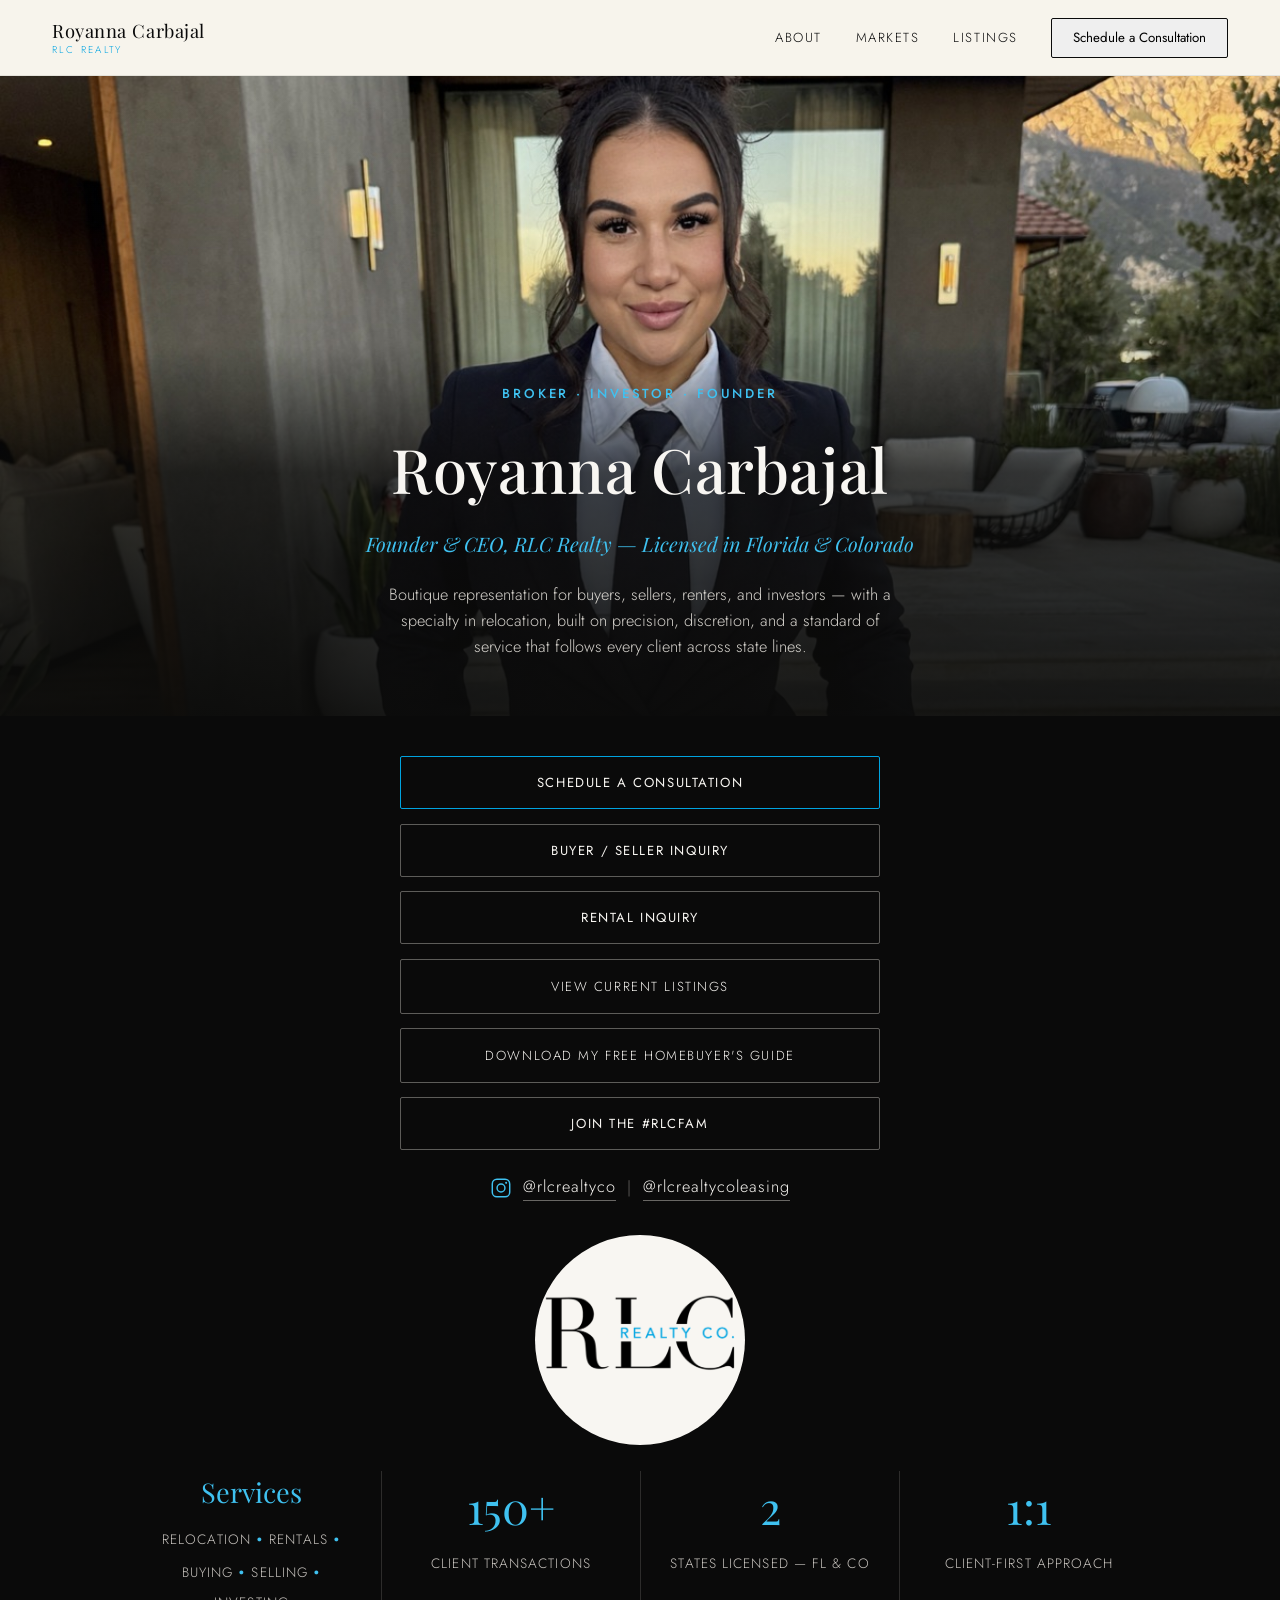
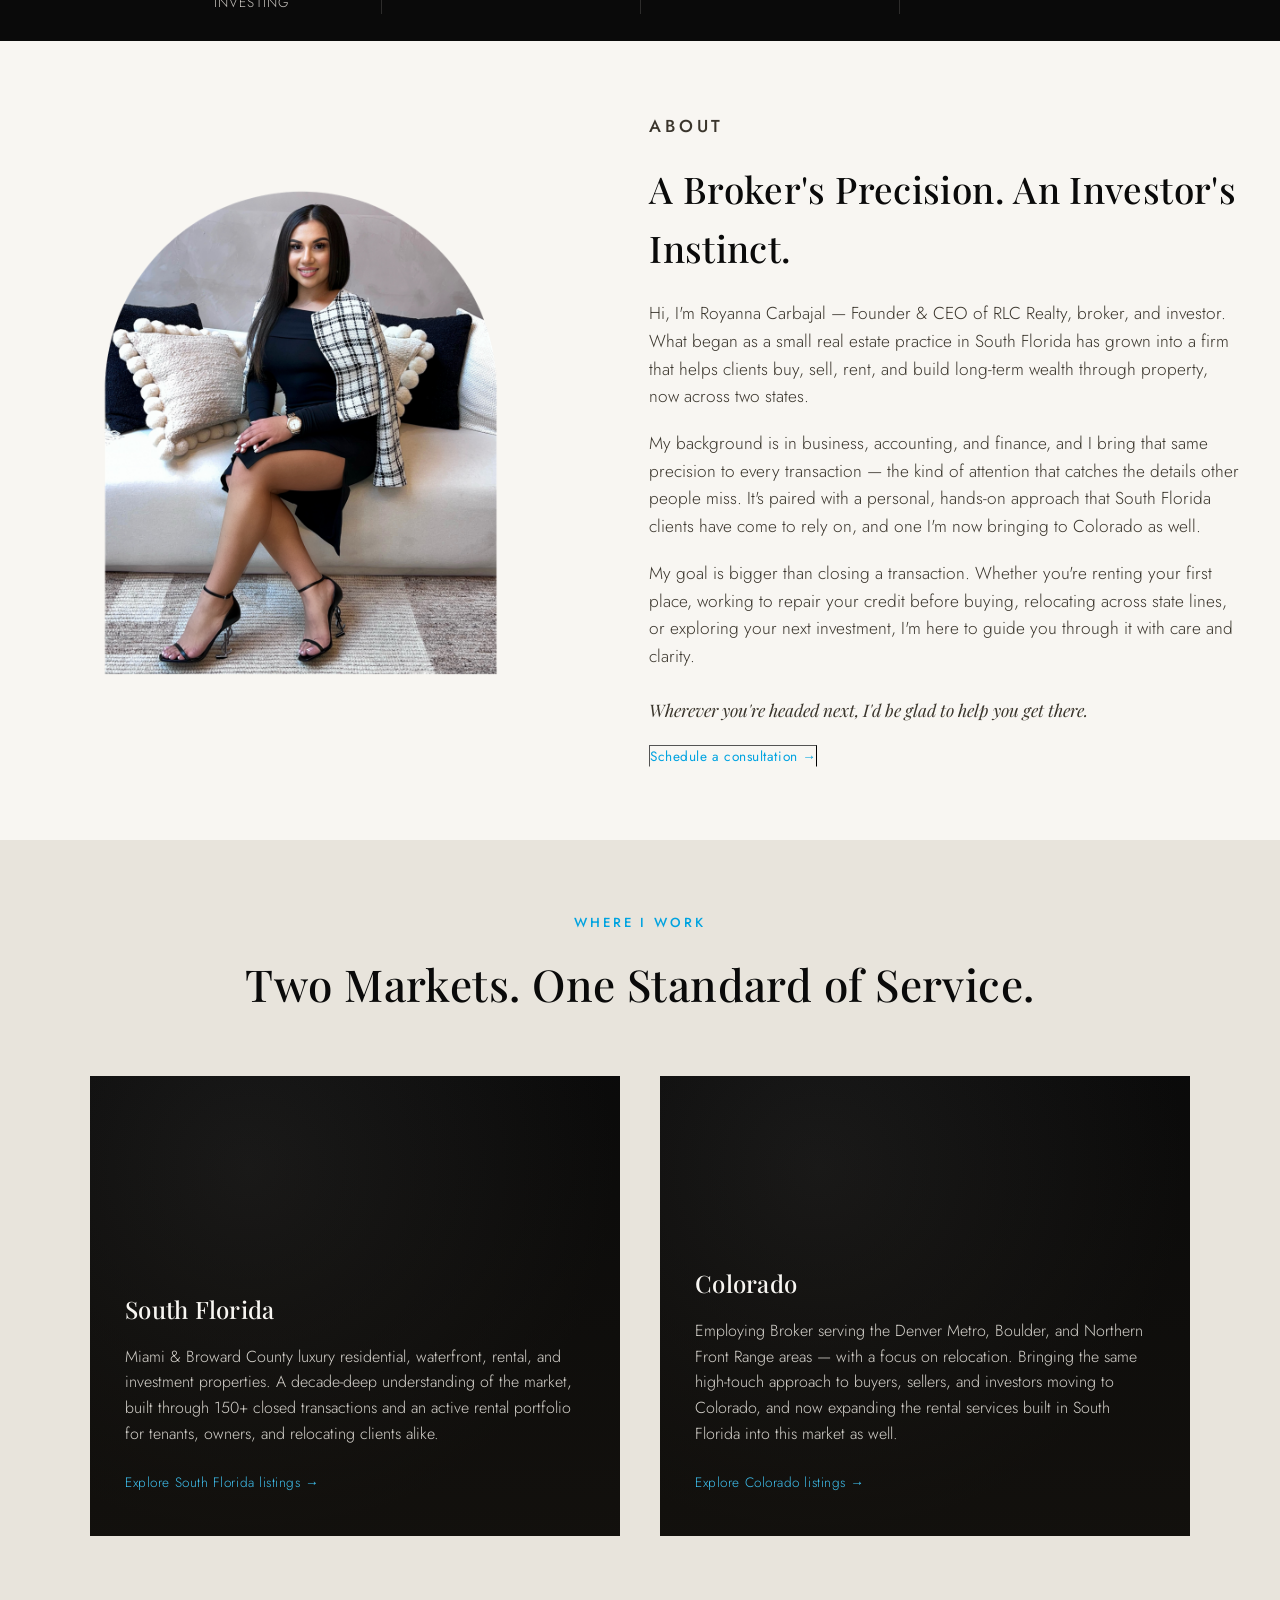
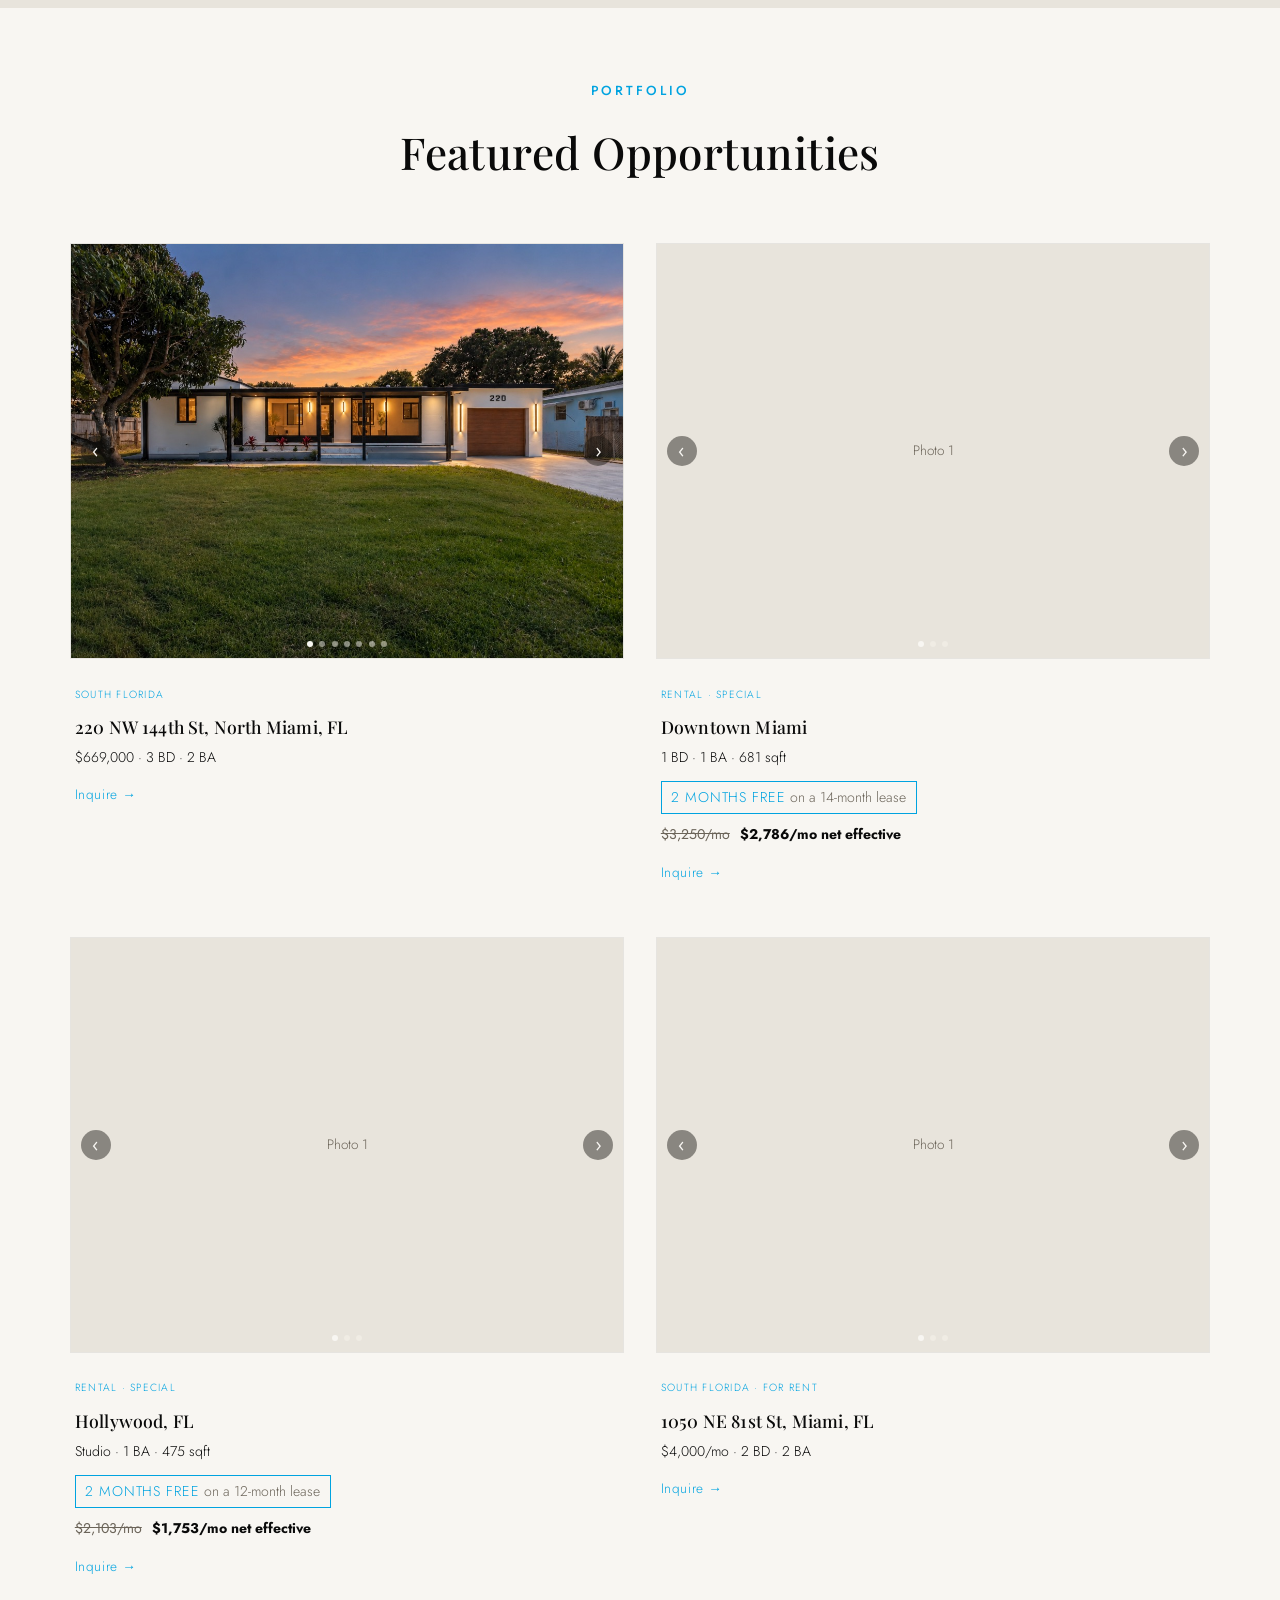
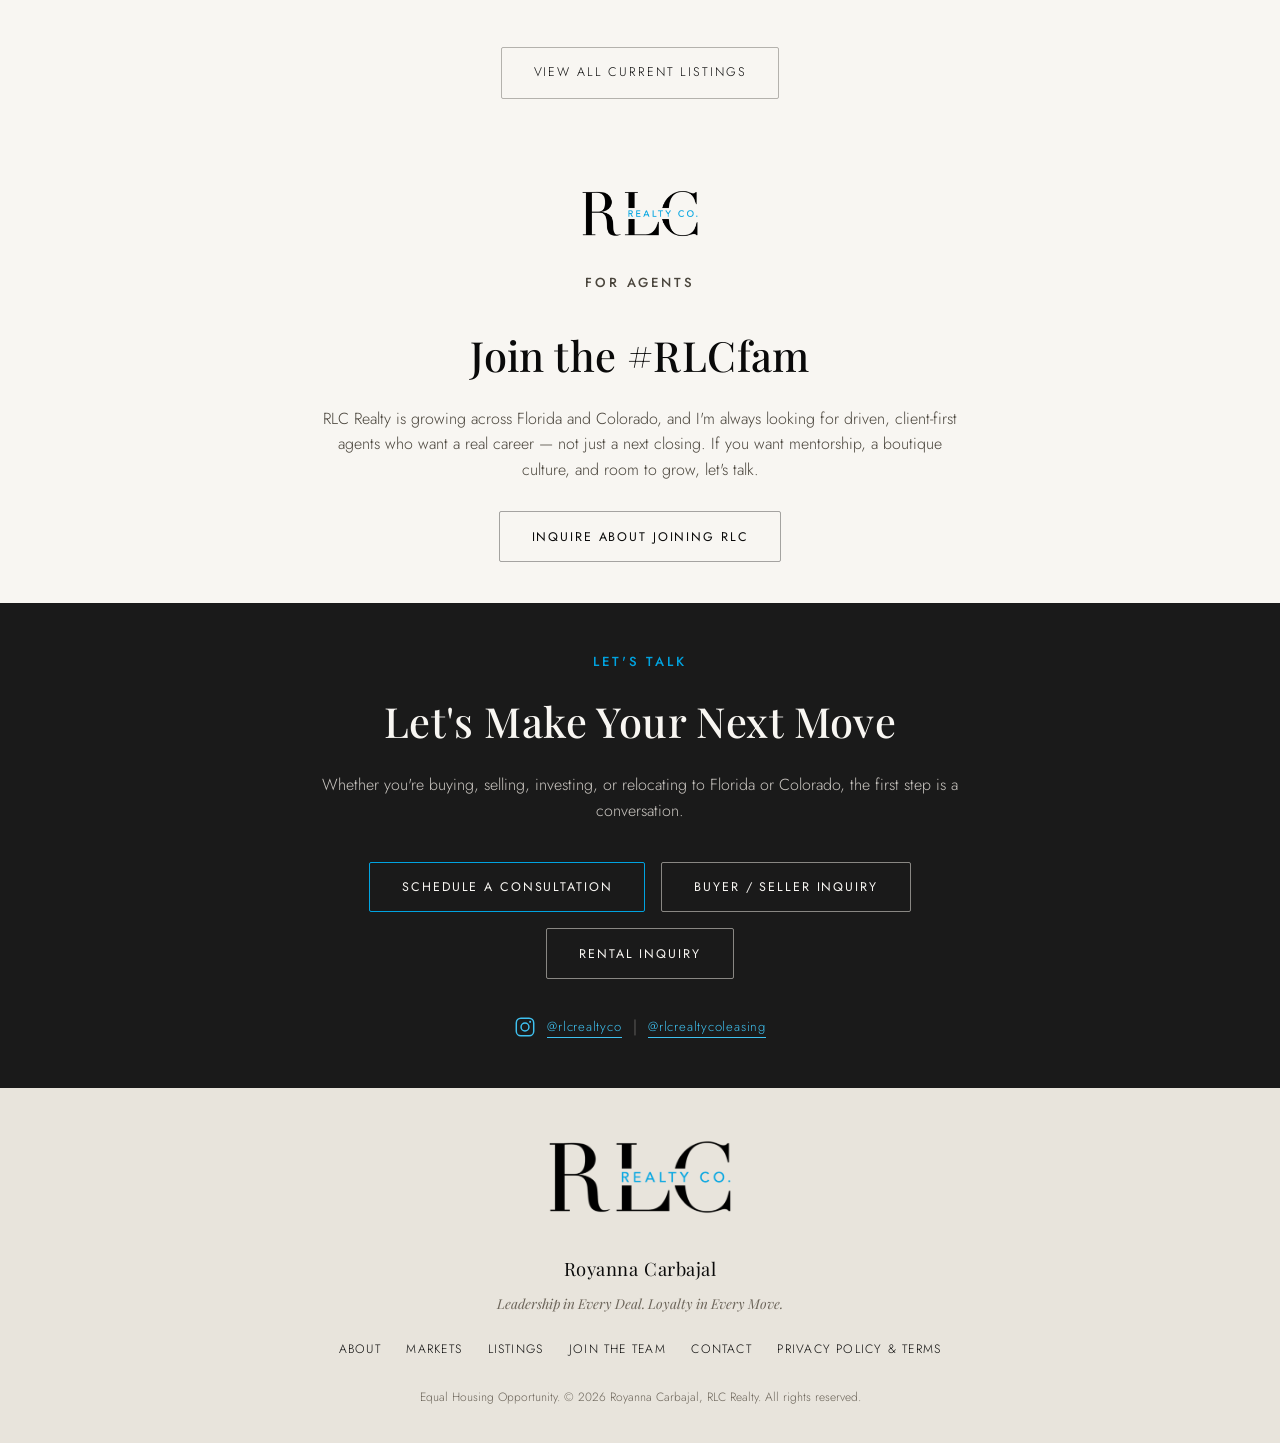
==== commit b27ea5e8: "Crop Colorado video toward top to show skyline instead of greenery" ====
--- a/index.html
+++ b/index.html
@@ -117,7 +117,7 @@
       </div>
     </div>
     <div class="market-card">
-      <video class="market-video" autoplay muted loop playsinline>
+      <video class="market-video market-video-colorado" autoplay muted loop playsinline>
         <source src="assets/colorado.mp4" type="video/mp4">
       </video>
       <div class="market-overlay"></div>
--- a/css/style.css
+++ b/css/style.css
@@ -304,6 +304,7 @@
   object-fit: cover;
   z-index: 0;
 }
+.market-video-colorado { object-position: center top; }
 .market-overlay {
   position: absolute;
   inset: 0;
@@ -456,9 +457,10 @@
 .testimonial-name { font-size: 0.78rem; text-transform: uppercase; letter-spacing: 0.08em; color: var(--gold-light); }
 
 /* Join the Team */
-.join-team { background: var(--ivory); text-align: center; }
+.listings { padding-bottom: 2.6rem; }
+.join-team { background: var(--ivory); text-align: center; padding: 2.6rem 2rem; }
 .join-team-inner { max-width: 640px; margin: 0 auto; }
-.join-team-logo { width: 130px; height: 130px; margin: 0 auto 1.2rem; }
+.join-team-logo { width: auto; height: 70px; margin: 0 auto 1.2rem; }
 .join-team-inner h2 { font-size: clamp(2rem, 3.4vw, 2.6rem); margin-bottom: 1.1rem; color: var(--onyx); }
 .join-team-inner p { color: #4a453c; margin-bottom: 1.8rem; }
 
@@ -467,6 +469,7 @@
   background: var(--onyx-soft);
   color: var(--ivory);
   text-align: center;
+  padding: 3rem 2rem;
 }
 .contact-inner { max-width: 700px; margin: 0 auto; }
 .contact h2 { font-size: clamp(1.9rem, 3.4vw, 2.6rem); margin-bottom: 1.1rem; color: var(--ivory); }
@@ -476,10 +479,10 @@
 .contact-social .ig-icon { color: var(--gold-light); }
 
 /* Footer */
-.site-footer { background: var(--ivory-dim); padding: 3.5rem 2rem 2.5rem; }
+.site-footer { background: var(--ivory-dim); padding: 2.6rem 2rem 2.2rem; }
 .footer-inner { max-width: 1140px; margin: 0 auto; text-align: center; }
 .footer-brand { margin-bottom: 1.6rem; display: flex; flex-direction: column; align-items: center; }
-.footer-logo { width: 150px; height: 150px; margin-bottom: 0.9rem; }
+.footer-logo { width: auto; height: 110px; margin-bottom: 0.9rem; }
 .footer-tagline { font-family: var(--serif); font-style: italic; font-size: 0.85rem; color: var(--text-muted); margin-top: 0.6rem; }
 .footer-nav { display: flex; flex-wrap: wrap; justify-content: center; gap: 1.6rem; margin-bottom: 1.8rem; }
 .footer-nav a { font-size: 0.76rem; text-transform: uppercase; letter-spacing: 0.1em; color: var(--onyx); }
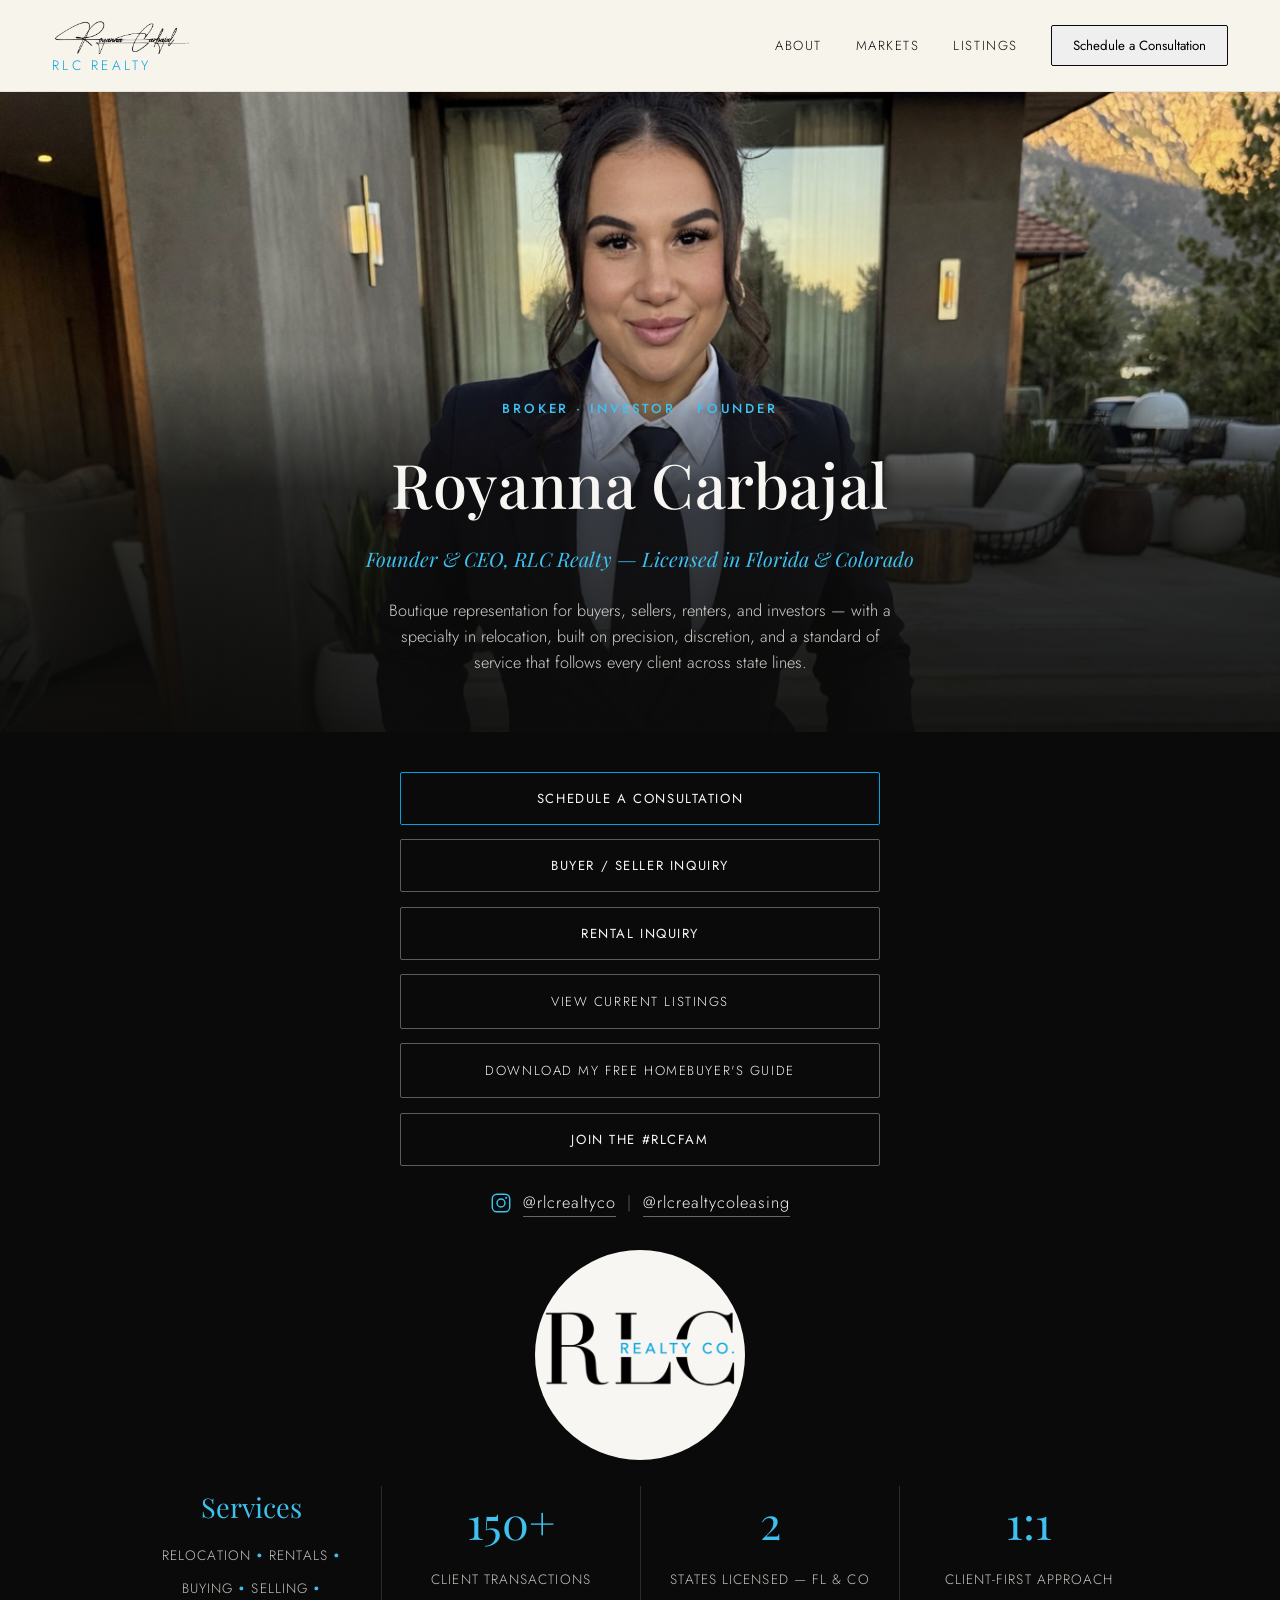
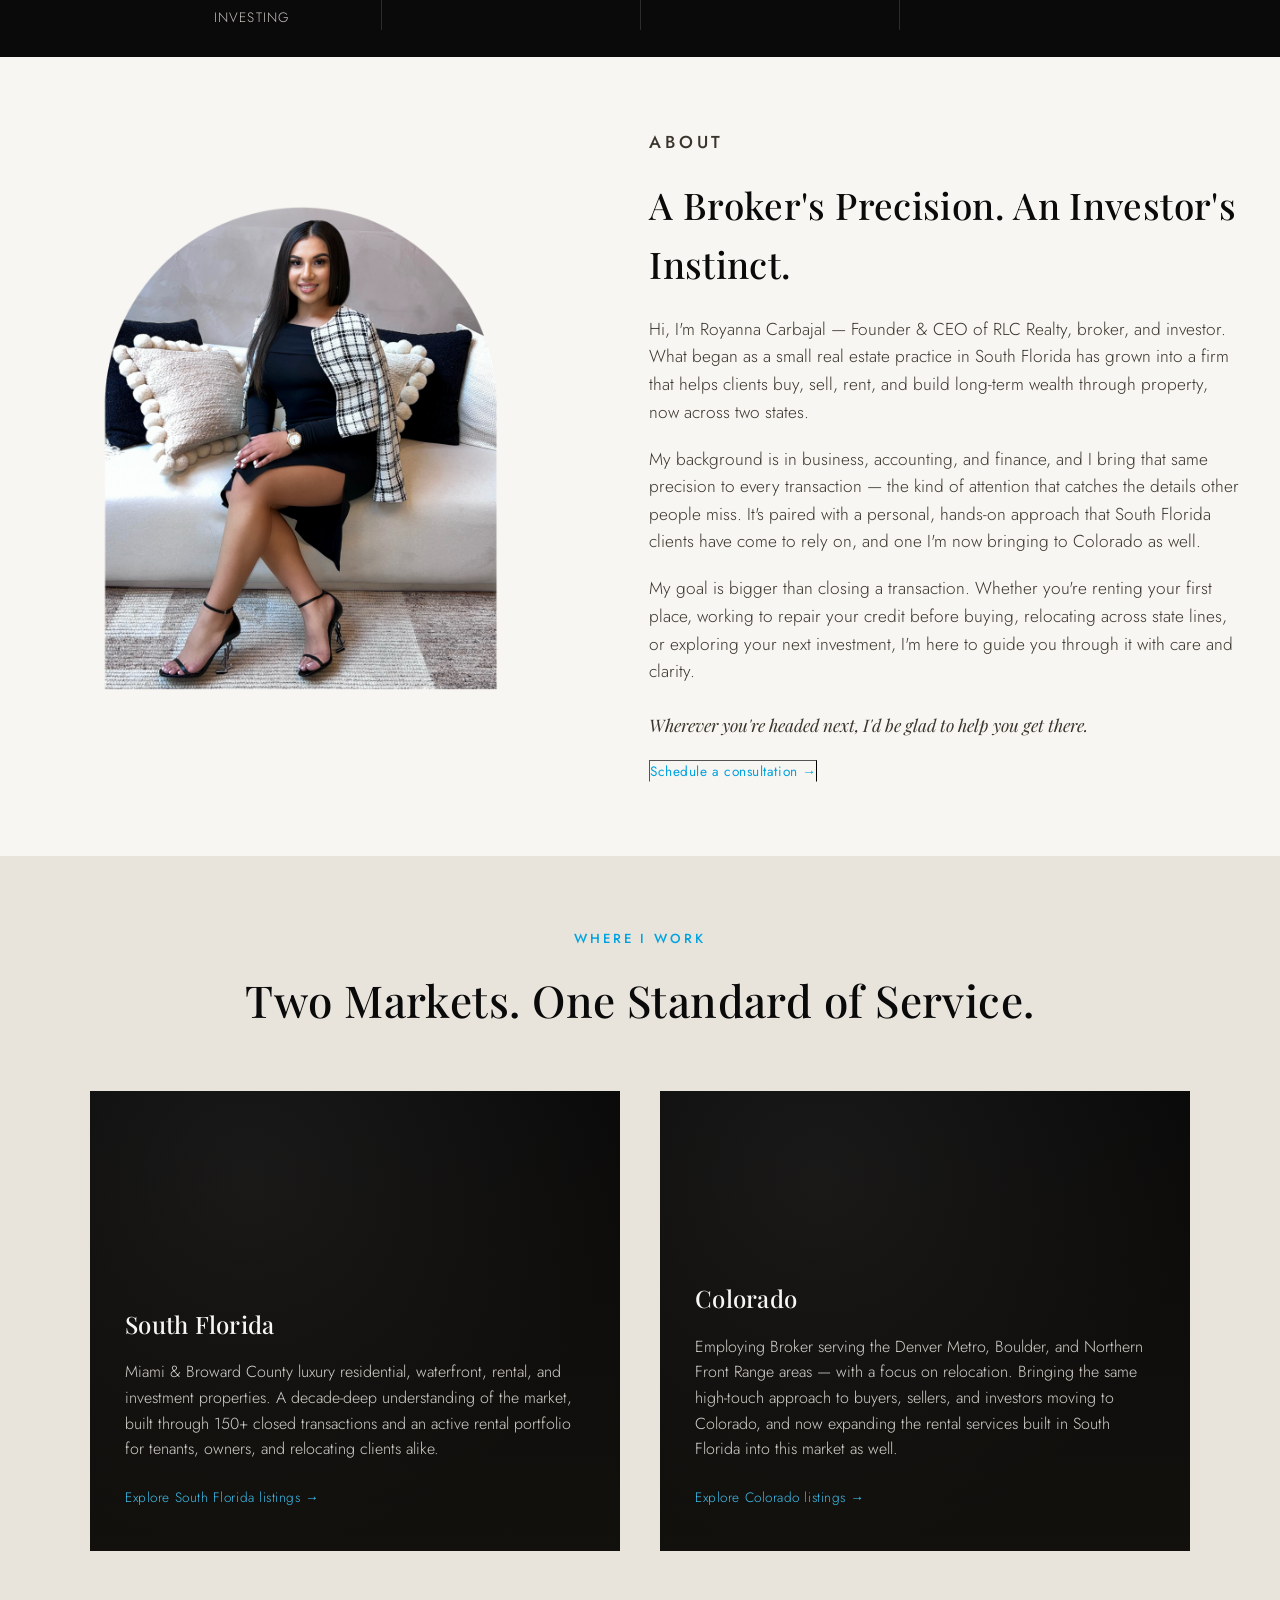
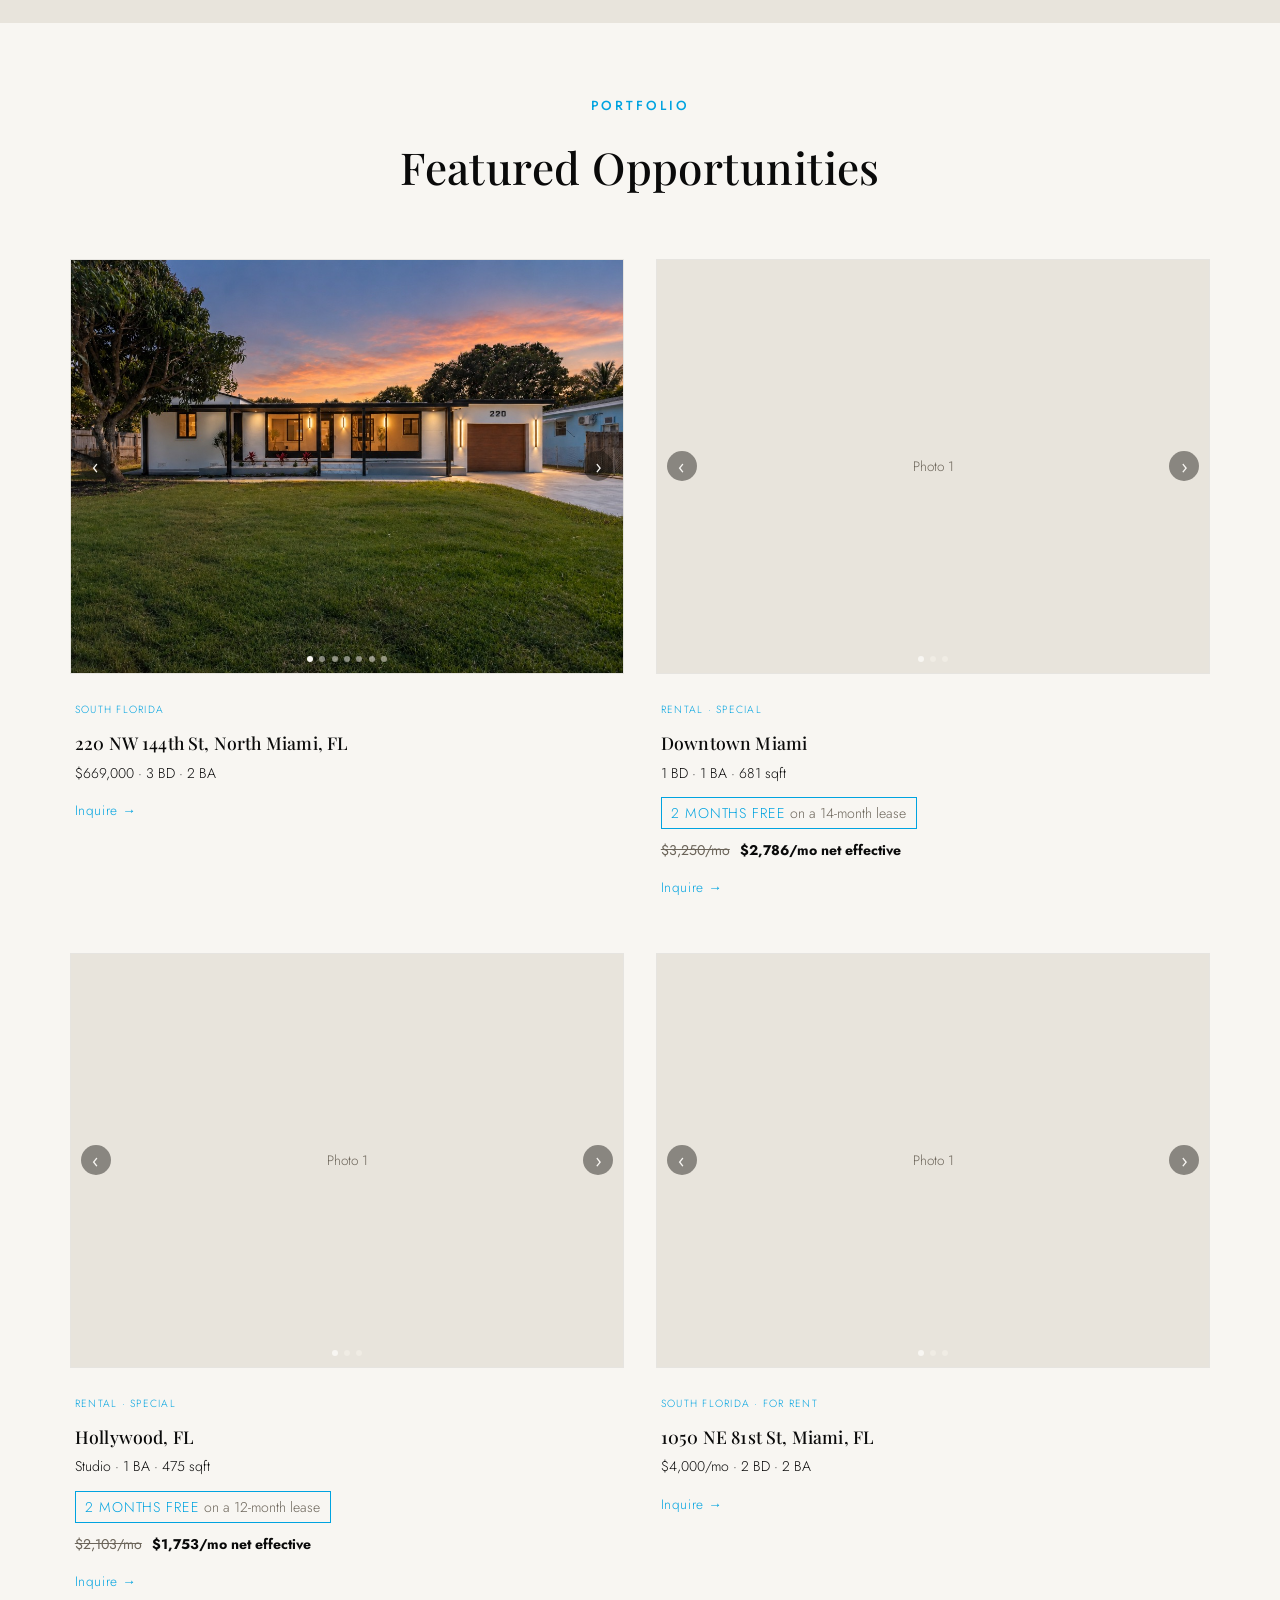
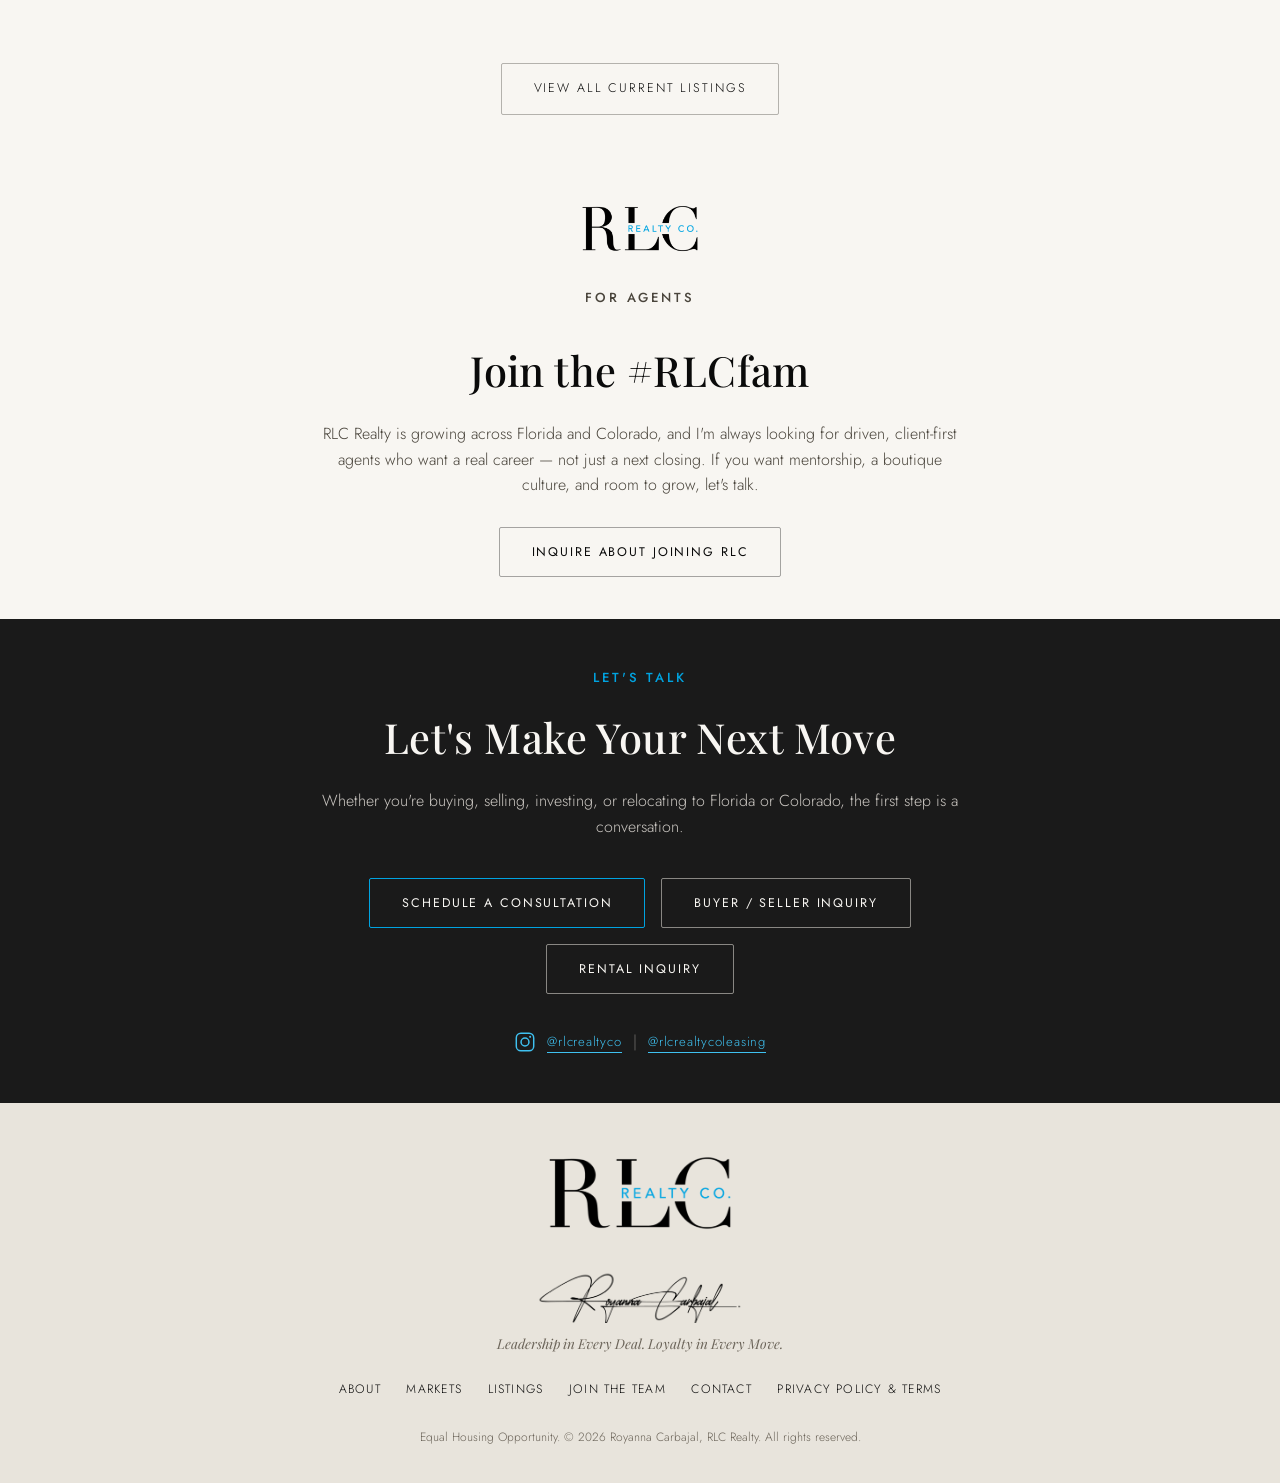
==== commit 4ebdeb12: "Add signature to header and footer, enlarge RLC Realty header text" ====
--- a/index.html
+++ b/index.html
@@ -15,7 +15,7 @@
 <header class="site-header" id="top">
   <div class="header-inner">
     <a class="logo" href="#top">
-      <span class="logo-name">Royanna Carbajal</span>
+      <img src="assets/signature.png" alt="Royanna Carbajal" class="logo-signature" />
       <span class="logo-sub">RLC Realty</span>
     </a>
     <nav class="main-nav" id="main-nav">
@@ -255,7 +255,7 @@
   <div class="footer-inner">
     <div class="footer-brand">
       <img src="assets/logo.png" alt="RLC Realty Co." class="footer-logo" />
-      <span class="logo-name">Royanna Carbajal</span>
+      <img src="assets/signature.png" alt="Royanna Carbajal" class="footer-signature" />
       <span class="footer-tagline">Leadership in Every Deal. Loyalty in Every Move.</span>
     </div>
     <nav class="footer-nav">
--- a/css/style.css
+++ b/css/style.css
@@ -75,7 +75,8 @@
 
 .logo { display: flex; flex-direction: column; line-height: 1.15; }
 .logo-name { font-family: var(--serif); font-size: 1.15rem; letter-spacing: 0.03em; }
-.logo-sub { font-size: 0.62rem; letter-spacing: 0.24em; text-transform: uppercase; color: var(--teal); margin-top: 0.15rem; }
+.logo-signature { height: 36px; width: auto; }
+.logo-sub { font-size: 0.85rem; letter-spacing: 0.24em; text-transform: uppercase; color: var(--teal); margin-top: 0.25rem; }
 
 .main-nav { display: flex; align-items: center; gap: 2.1rem; }
 .main-nav a {
@@ -483,6 +484,7 @@
 .footer-inner { max-width: 1140px; margin: 0 auto; text-align: center; }
 .footer-brand { margin-bottom: 1.6rem; display: flex; flex-direction: column; align-items: center; }
 .footer-logo { width: auto; height: 110px; margin-bottom: 0.9rem; }
+.footer-signature { width: auto; height: 54px; }
 .footer-tagline { font-family: var(--serif); font-style: italic; font-size: 0.85rem; color: var(--text-muted); margin-top: 0.6rem; }
 .footer-nav { display: flex; flex-wrap: wrap; justify-content: center; gap: 1.6rem; margin-bottom: 1.8rem; }
 .footer-nav a { font-size: 0.76rem; text-transform: uppercase; letter-spacing: 0.1em; color: var(--onyx); }
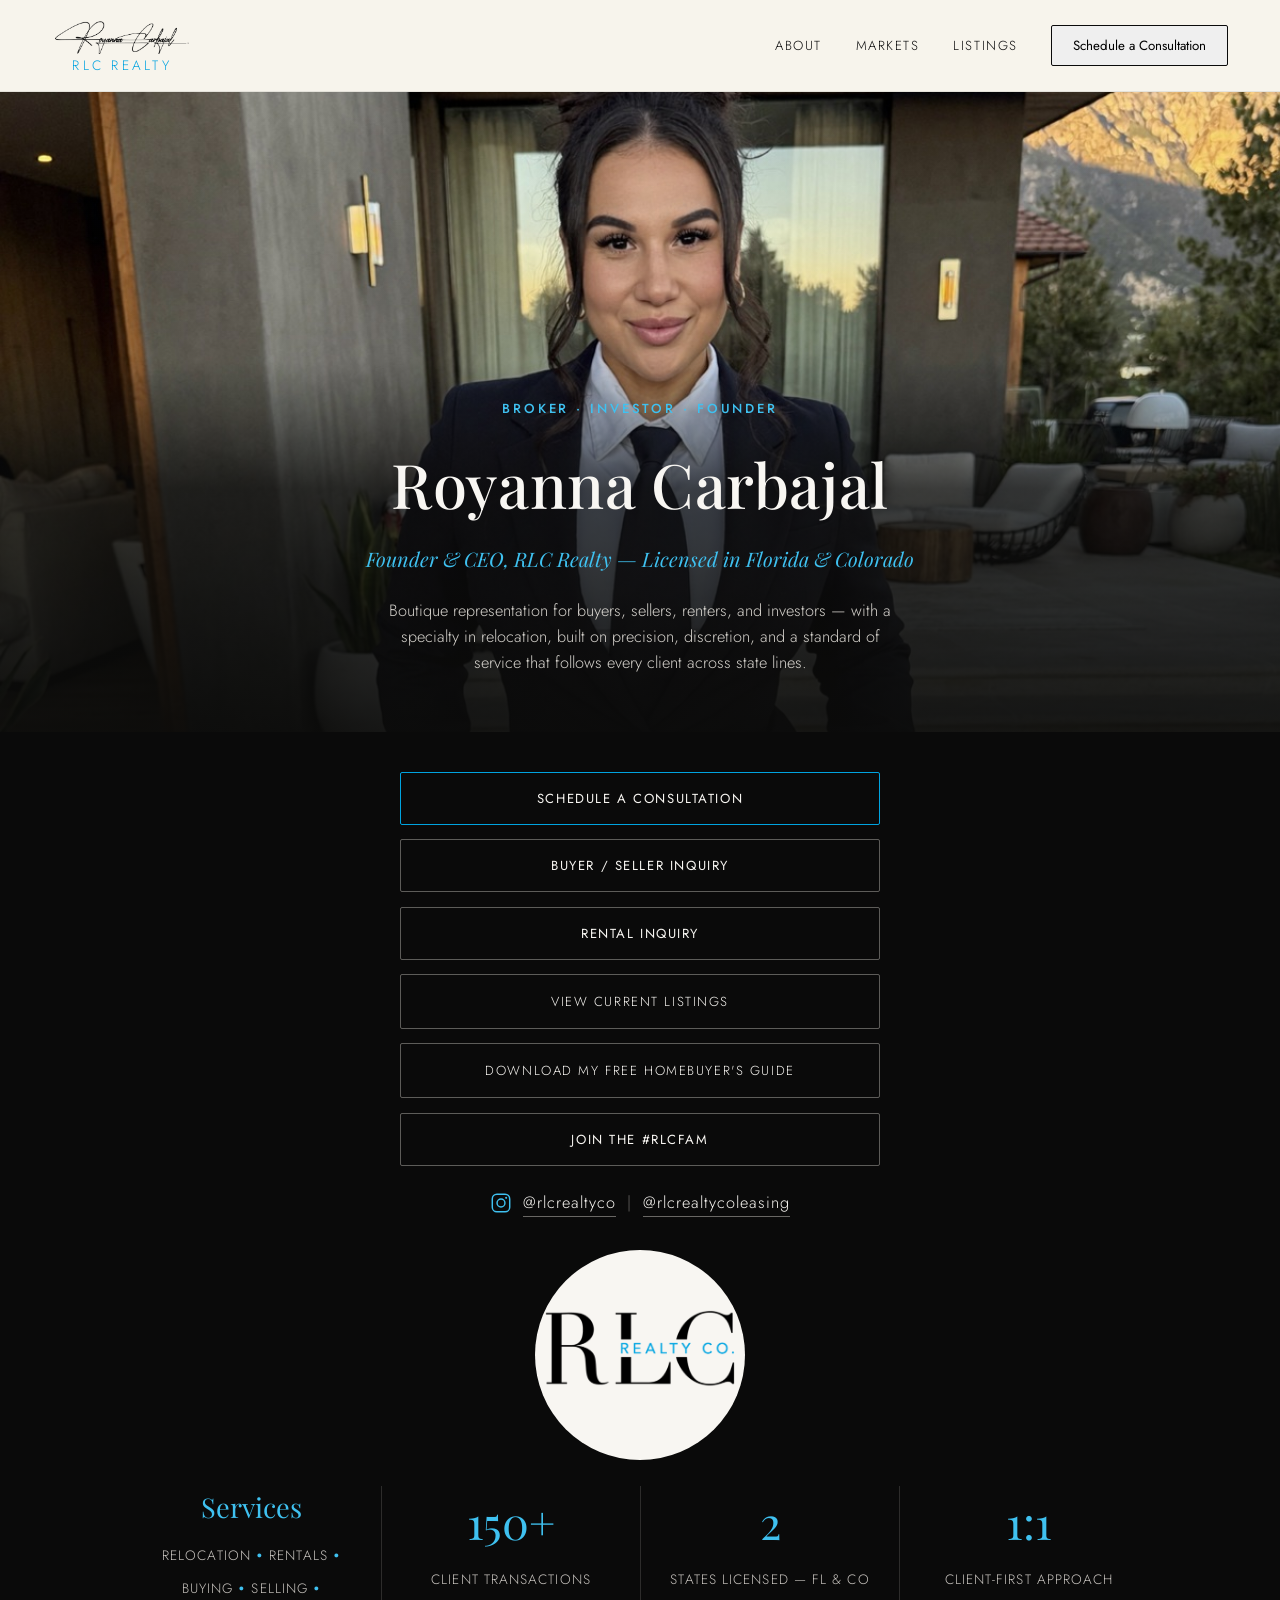
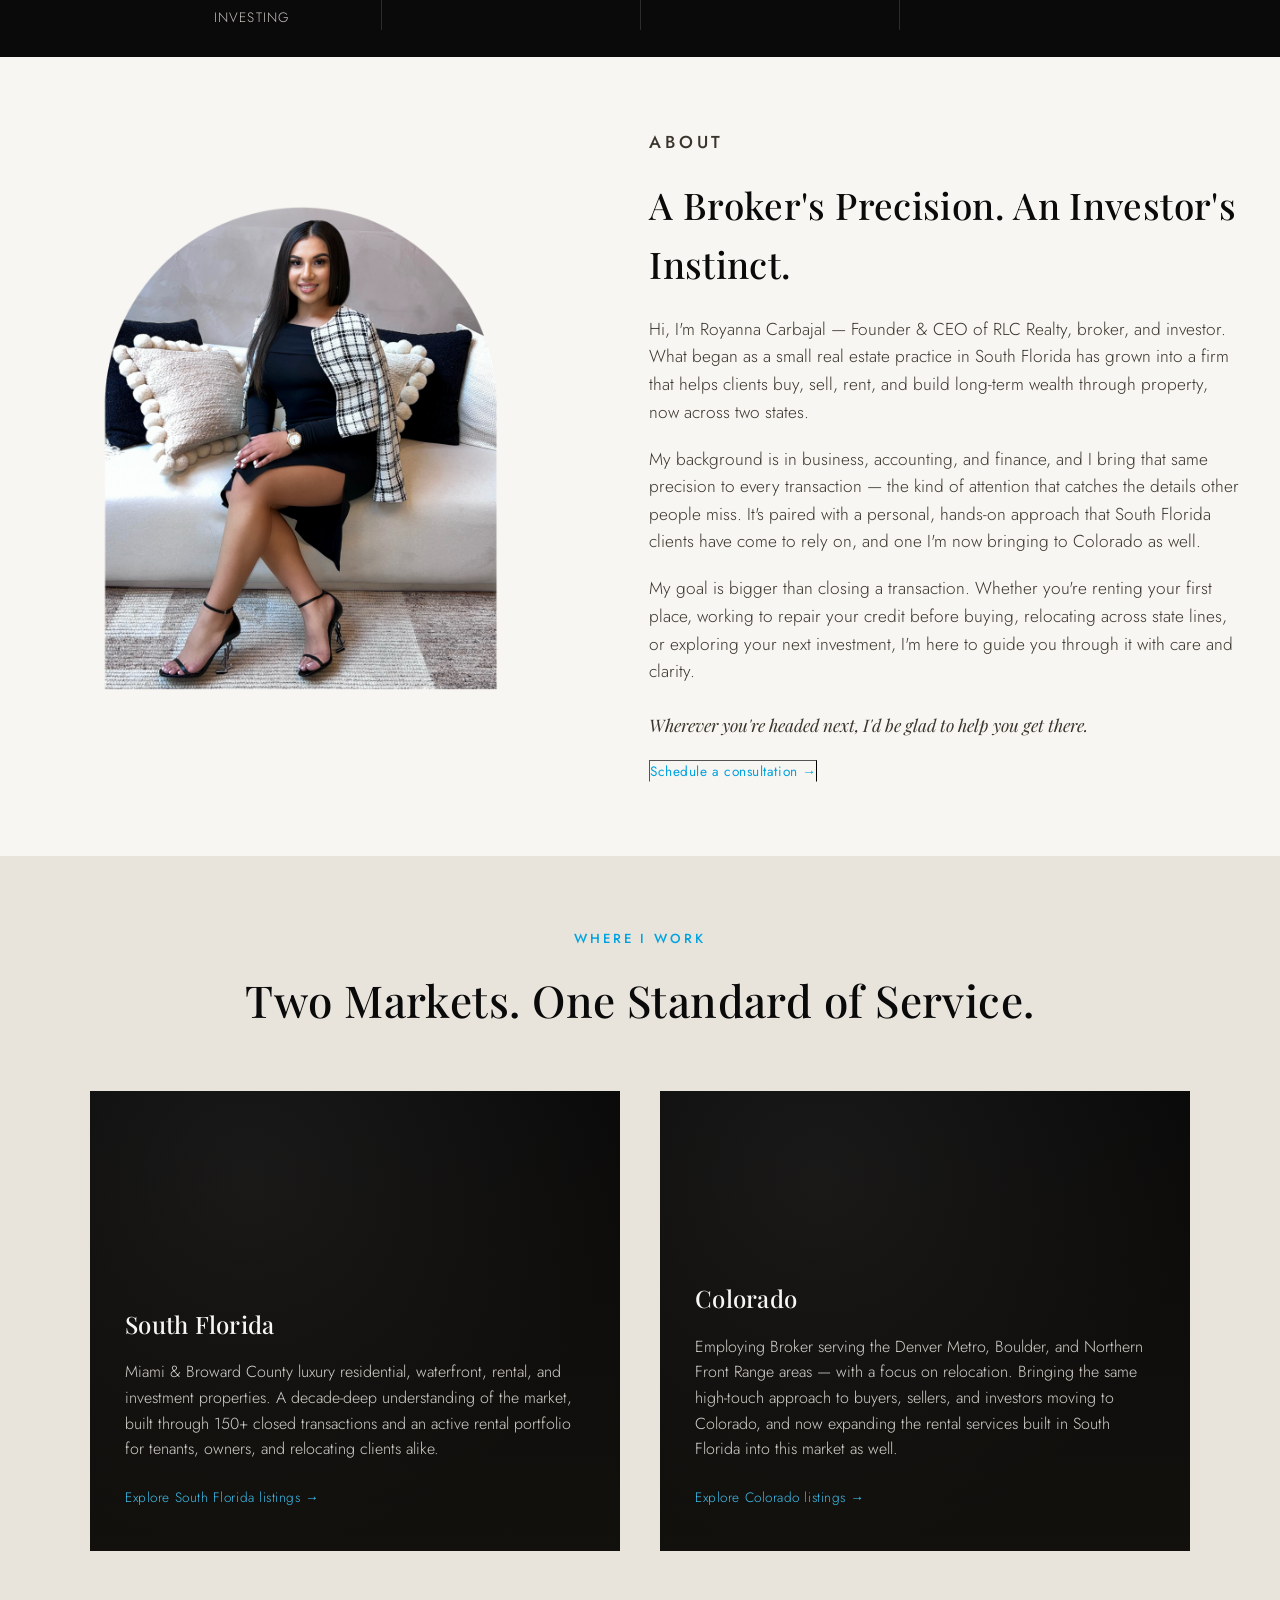
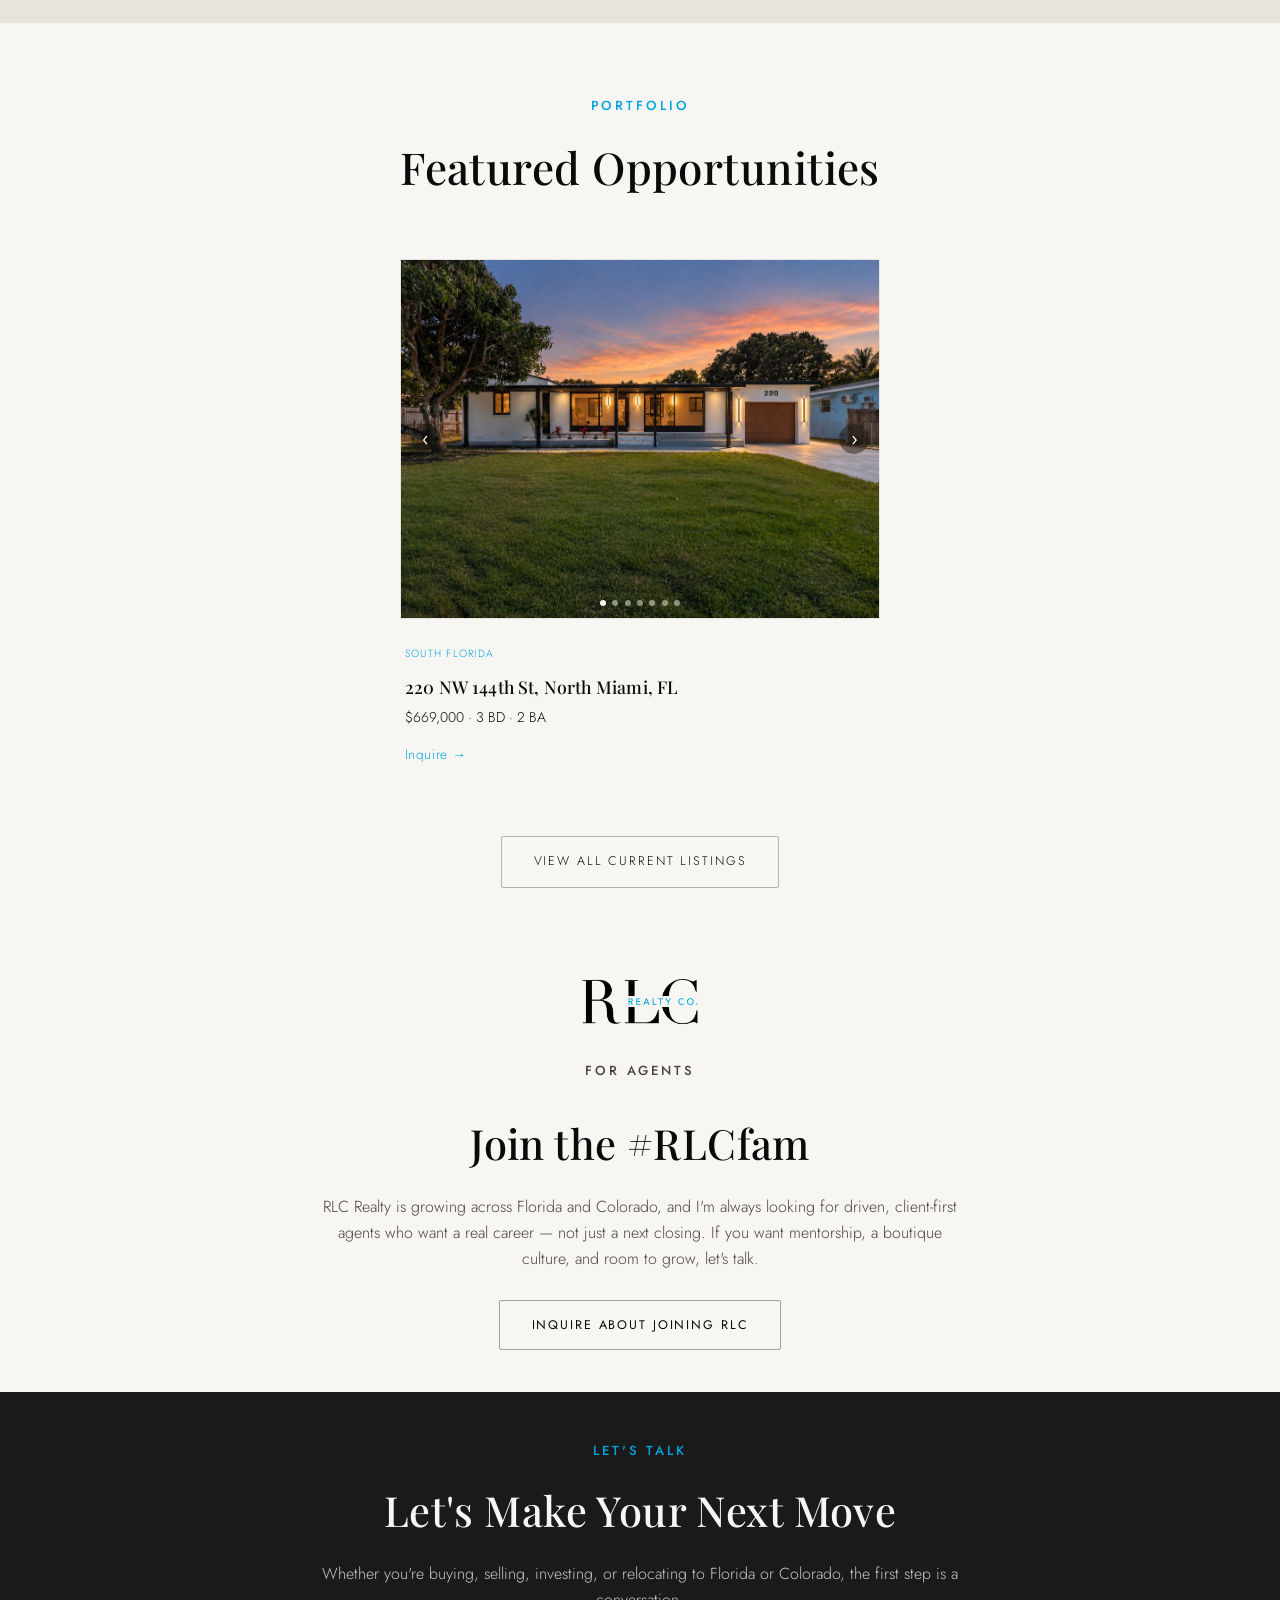
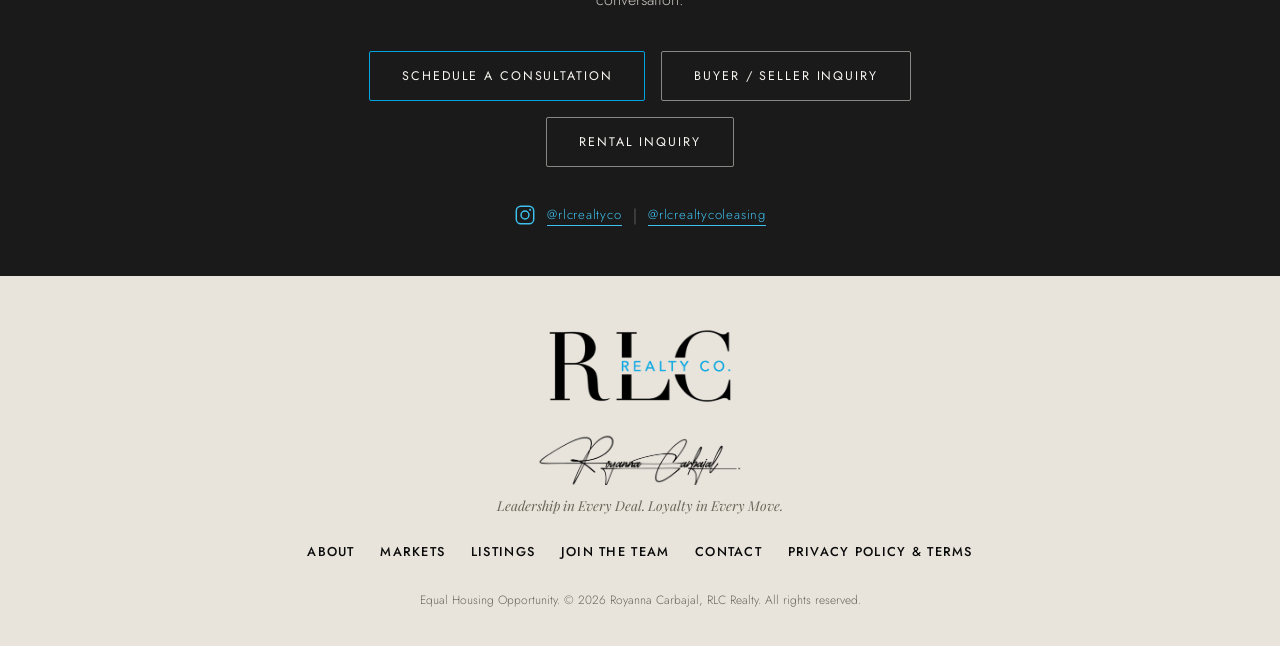
==== commit d9591b76: "Fix hero spacing, bolden footer nav, simplify listings to 220 only with mailto inquiry" ====
--- a/index.html
+++ b/index.html
@@ -155,65 +155,7 @@
         <span class="listing-tag">South Florida</span>
         <h3>220 NW 144th St, North Miami, FL</h3>
         <p>$669,000 &middot; 3 BD &middot; 2 BA</p>
-        <a href="#contact" class="text-link">Inquire &rarr;</a>
-      </div>
-    </div>
-    <div class="listing-card">
-      <div class="listing-image">
-        <div class="listing-carousel" data-carousel>
-          <div class="listing-slide"><span>Photo 1</span></div>
-          <div class="listing-slide"><span>Photo 2</span></div>
-          <div class="listing-slide"><span>Photo 3</span></div>
-        </div>
-        <button type="button" class="carousel-arrow carousel-prev" data-carousel-prev aria-label="Previous photo">&lsaquo;</button>
-        <button type="button" class="carousel-arrow carousel-next" data-carousel-next aria-label="Next photo">&rsaquo;</button>
-        <div class="carousel-dots" data-carousel-dots></div>
-      </div>
-      <div class="listing-body">
-        <span class="listing-tag">Rental &middot; Special</span>
-        <h3>Downtown Miami</h3>
-        <p>1 BD &middot; 1 BA &middot; 681 sqft</p>
-        <p class="listing-special">2 Months Free <span class="listing-special-term">on a 14-month lease</span></p>
-        <p class="listing-price"><span class="listing-price-gross">$3,250/mo</span> <strong>$2,786/mo net effective</strong></p>
-        <a href="#contact" class="text-link">Inquire &rarr;</a>
-      </div>
-    </div>
-    <div class="listing-card">
-      <div class="listing-image">
-        <div class="listing-carousel" data-carousel>
-          <div class="listing-slide"><span>Photo 1</span></div>
-          <div class="listing-slide"><span>Photo 2</span></div>
-          <div class="listing-slide"><span>Photo 3</span></div>
-        </div>
-        <button type="button" class="carousel-arrow carousel-prev" data-carousel-prev aria-label="Previous photo">&lsaquo;</button>
-        <button type="button" class="carousel-arrow carousel-next" data-carousel-next aria-label="Next photo">&rsaquo;</button>
-        <div class="carousel-dots" data-carousel-dots></div>
-      </div>
-      <div class="listing-body">
-        <span class="listing-tag">Rental &middot; Special</span>
-        <h3>Hollywood, FL</h3>
-        <p>Studio &middot; 1 BA &middot; 475 sqft</p>
-        <p class="listing-special">2 Months Free <span class="listing-special-term">on a 12-month lease</span></p>
-        <p class="listing-price"><span class="listing-price-gross">$2,103/mo</span> <strong>$1,753/mo net effective</strong></p>
-        <a href="#contact" class="text-link">Inquire &rarr;</a>
-      </div>
-    </div>
-    <div class="listing-card">
-      <div class="listing-image">
-        <div class="listing-carousel" data-carousel>
-          <div class="listing-slide"><span>Photo 1</span></div>
-          <div class="listing-slide"><span>Photo 2</span></div>
-          <div class="listing-slide"><span>Photo 3</span></div>
-        </div>
-        <button type="button" class="carousel-arrow carousel-prev" data-carousel-prev aria-label="Previous photo">&lsaquo;</button>
-        <button type="button" class="carousel-arrow carousel-next" data-carousel-next aria-label="Next photo">&rsaquo;</button>
-        <div class="carousel-dots" data-carousel-dots></div>
-      </div>
-      <div class="listing-body">
-        <span class="listing-tag">South Florida &middot; For Rent</span>
-        <h3>1050 NE 81st St, Miami, FL</h3>
-        <p>$4,000/mo &middot; 2 BD &middot; 2 BA</p>
-        <a href="#contact" class="text-link">Inquire &rarr;</a>
+        <a href="mailto:carbajal1925@hotmail.com?subject=Inquiry%3A%20220%20NW%20144th%20St%2C%20North%20Miami%2C%20FL&body=Hi%20Royanna%2C%0D%0A%0D%0AI%27m%20interested%20in%20220%20NW%20144th%20St%2C%20North%20Miami%2C%20FL.%0D%0A%0D%0AName%3A%20%0D%0APhone%3A%20%0D%0AEmail%3A%20%0D%0APreferred%20date%20to%20see%20the%20property%3A%20%0D%0A%0D%0AThanks!" class="text-link">Inquire &rarr;</a>
       </div>
     </div>
   </div>
--- a/css/style.css
+++ b/css/style.css
@@ -73,7 +73,7 @@
   justify-content: space-between;
 }
 
-.logo { display: flex; flex-direction: column; line-height: 1.15; }
+.logo { display: flex; flex-direction: column; align-items: center; line-height: 1.15; }
 .logo-name { font-family: var(--serif); font-size: 1.15rem; letter-spacing: 0.03em; }
 .logo-signature { height: 36px; width: auto; }
 .logo-sub { font-size: 0.85rem; letter-spacing: 0.24em; text-transform: uppercase; color: var(--teal); margin-top: 0.25rem; }
@@ -348,10 +348,10 @@
 
 /* Listings */
 .listings-grid {
-  max-width: 1140px;
+  max-width: 480px;
   margin: 0 auto;
   display: grid;
-  grid-template-columns: repeat(2, 1fr);
+  grid-template-columns: 1fr;
   gap: 2rem;
   margin-bottom: 3rem;
 }
@@ -483,17 +483,17 @@
 .site-footer { background: var(--ivory-dim); padding: 2.6rem 2rem 2.2rem; }
 .footer-inner { max-width: 1140px; margin: 0 auto; text-align: center; }
 .footer-brand { margin-bottom: 1.6rem; display: flex; flex-direction: column; align-items: center; }
-.footer-logo { width: auto; height: 110px; margin-bottom: 0.9rem; }
+.footer-logo { width: auto; height: 110px; margin-bottom: 0.2rem; }
 .footer-signature { width: auto; height: 54px; }
 .footer-tagline { font-family: var(--serif); font-style: italic; font-size: 0.85rem; color: var(--text-muted); margin-top: 0.6rem; }
 .footer-nav { display: flex; flex-wrap: wrap; justify-content: center; gap: 1.6rem; margin-bottom: 1.8rem; }
-.footer-nav a { font-size: 0.76rem; text-transform: uppercase; letter-spacing: 0.1em; color: var(--onyx); }
+.footer-nav a { font-size: 0.8rem; font-weight: 500; text-transform: uppercase; letter-spacing: 0.1em; color: var(--onyx); }
 .footer-nav a:hover { color: var(--gold); }
 .footer-legal { font-size: 0.75rem; color: var(--text-muted); }
 
 /* Responsive */
 @media (max-width: 900px) {
-  .hero { height: 560px; padding: 2.6rem 1.6rem; }
+  .hero { height: auto; min-height: 620px; padding: 3.2rem 1.6rem 2.6rem; }
   .hero-bg { object-position: center 8%; }
   .main-nav {
     display: none;
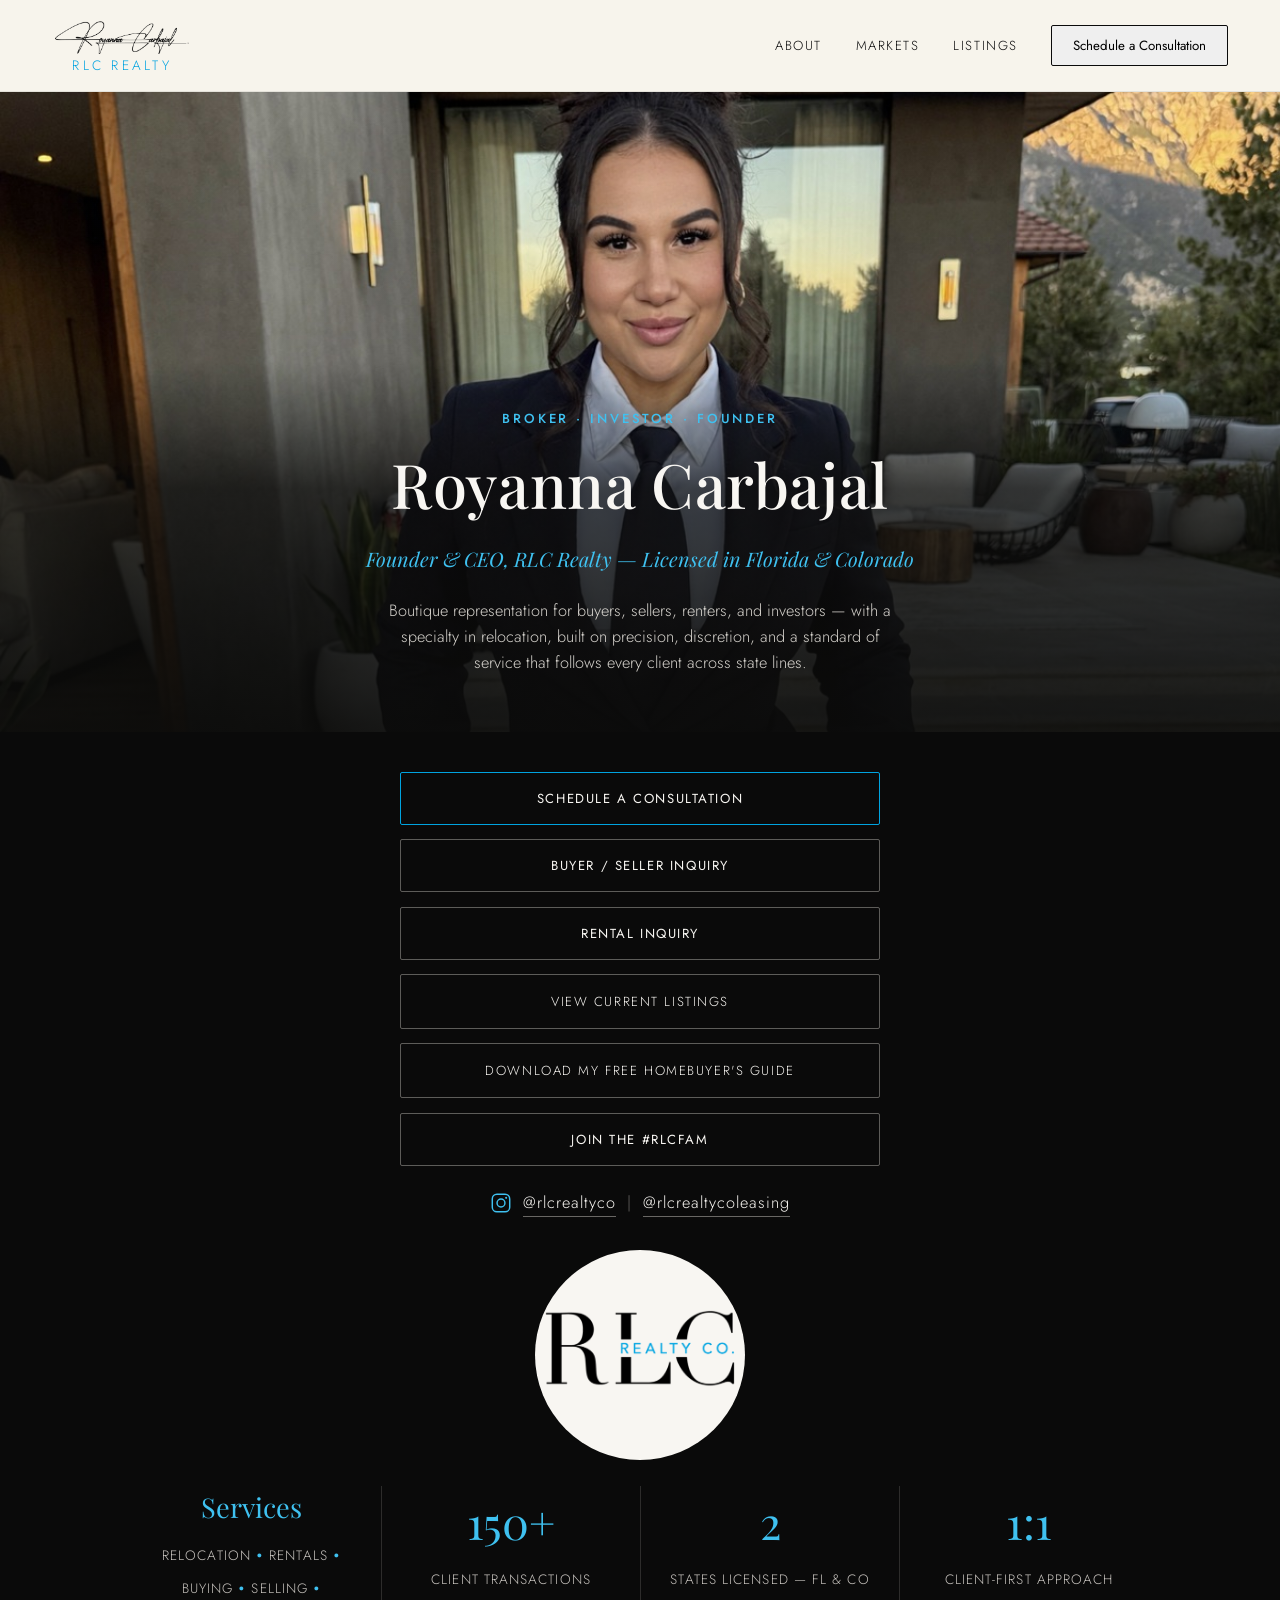
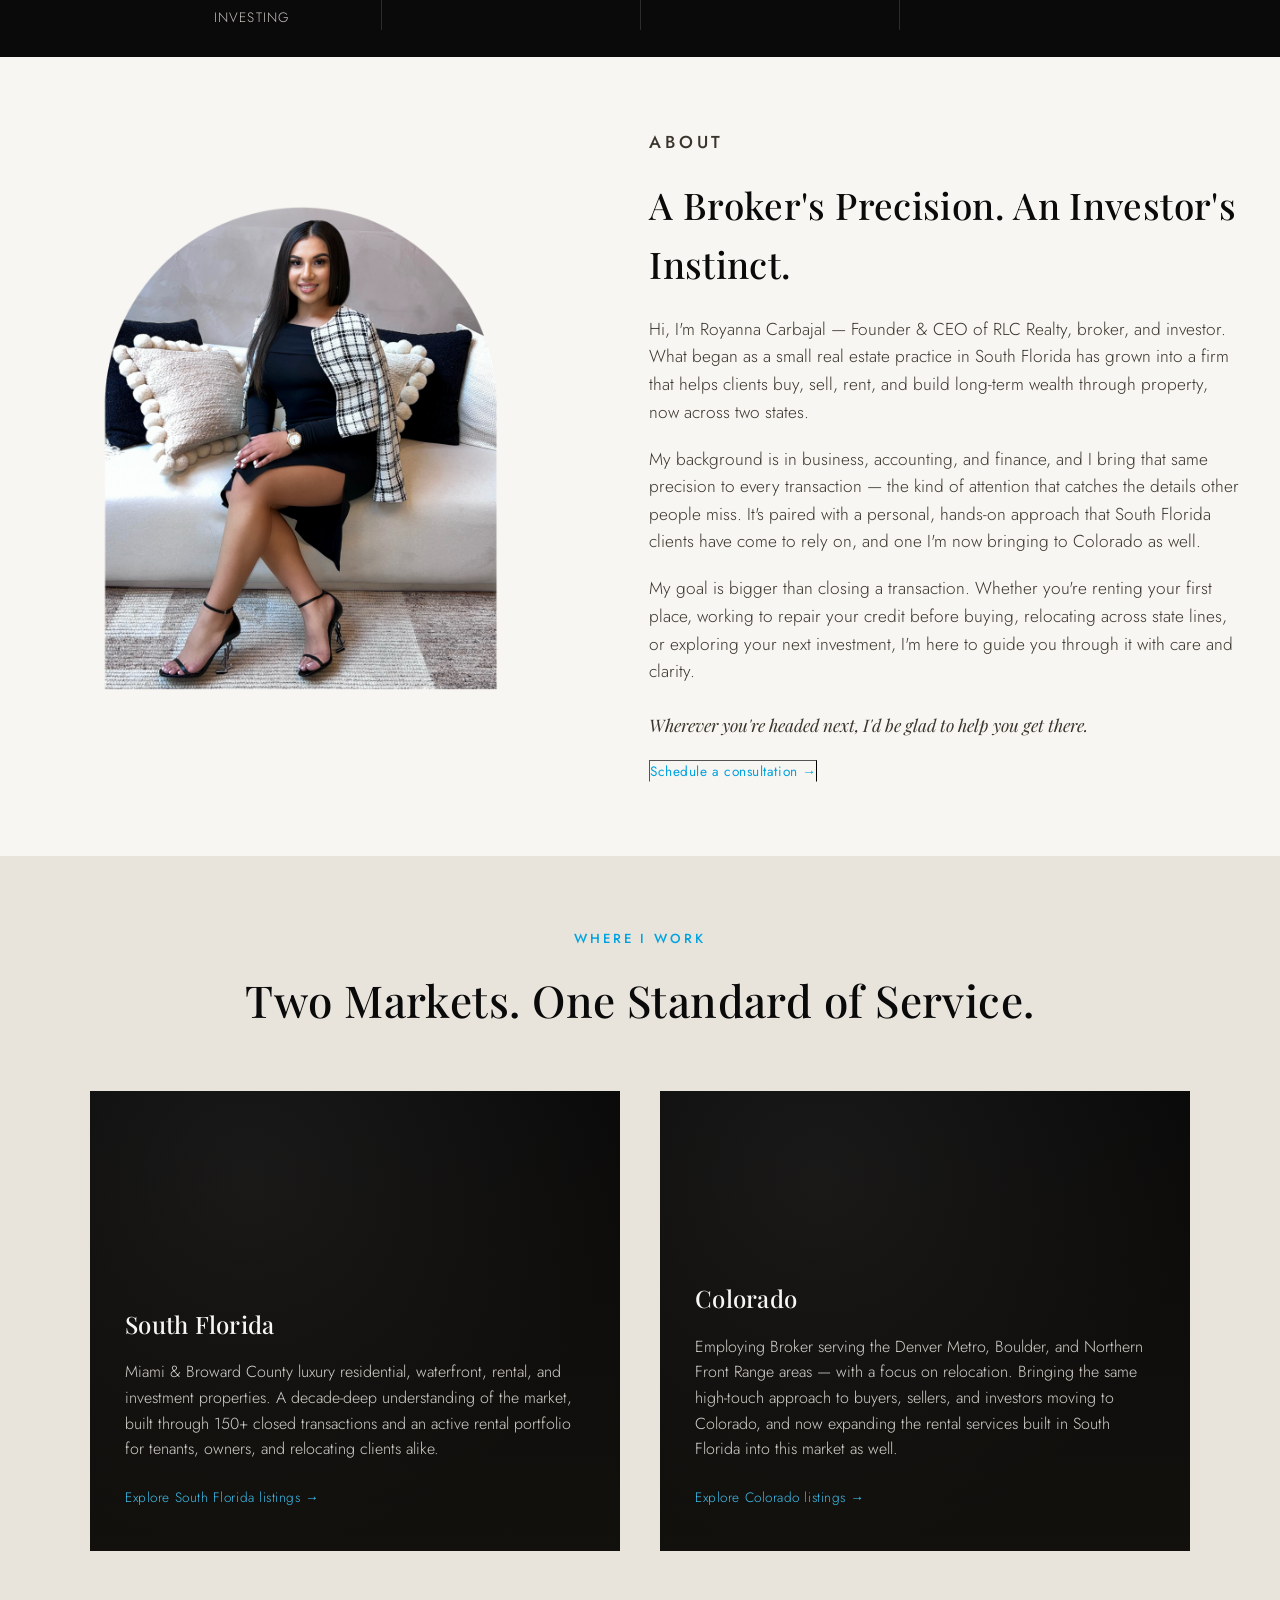
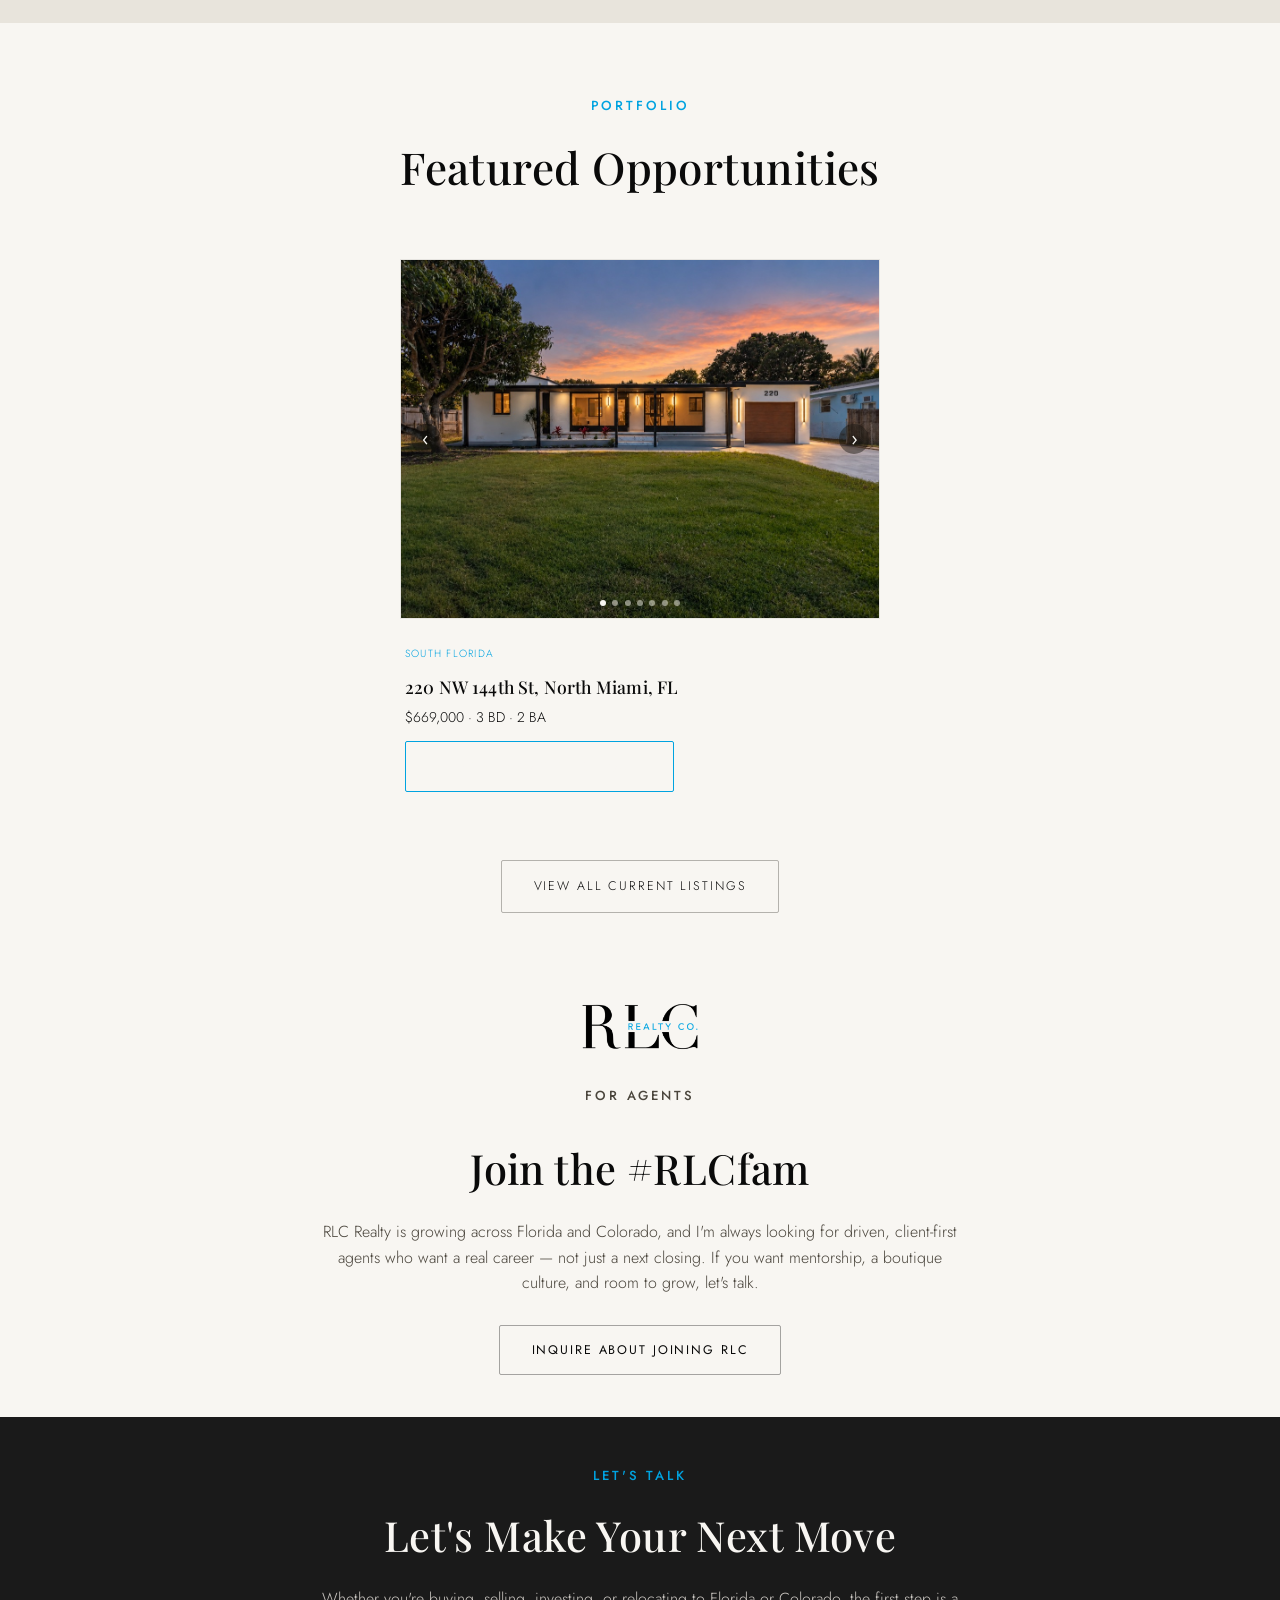
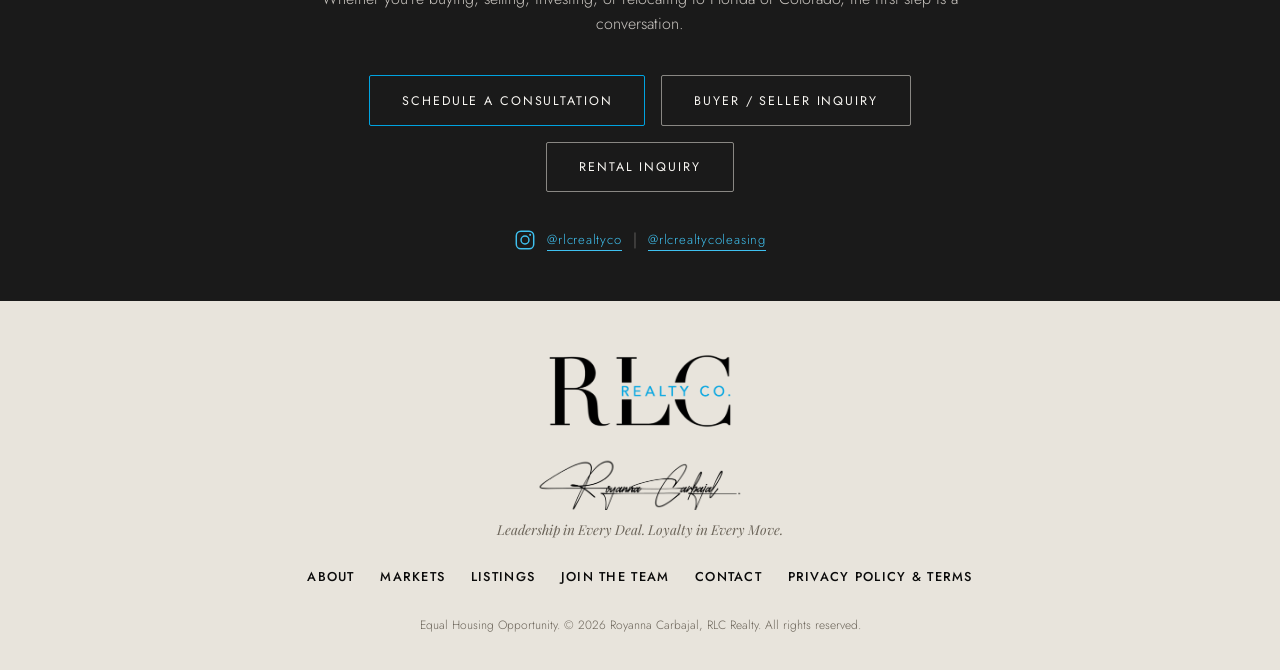
==== commit b4f6dfb6: "Replace mailto inquiry with real form modal wired to portal CRM" ====
--- a/index.html
+++ b/index.html
@@ -155,7 +155,7 @@
         <span class="listing-tag">South Florida</span>
         <h3>220 NW 144th St, North Miami, FL</h3>
         <p>$669,000 &middot; 3 BD &middot; 2 BA</p>
-        <a href="mailto:carbajal1925@hotmail.com?subject=Inquiry%3A%20220%20NW%20144th%20St%2C%20North%20Miami%2C%20FL&body=Hi%20Royanna%2C%0D%0A%0D%0AI%27m%20interested%20in%20220%20NW%20144th%20St%2C%20North%20Miami%2C%20FL.%0D%0A%0D%0AName%3A%20%0D%0APhone%3A%20%0D%0AEmail%3A%20%0D%0APreferred%20date%20to%20see%20the%20property%3A%20%0D%0A%0D%0AThanks!" class="text-link">Inquire &rarr;</a>
+        <button type="button" class="btn btn-gold" data-open-modal="listing-220">Inquire About This Home</button>
       </div>
     </div>
   </div>
@@ -292,6 +292,47 @@
   </div>
 </div>
 
+<div class="modal-overlay" id="modal-listing-220" data-modal="listing-220">
+  <div class="modal-box">
+    <button type="button" class="modal-close" data-close-modal aria-label="Close">&times;</button>
+    <p class="eyebrow">220 NW 144th St, North Miami, FL</p>
+    <h2>Inquire About This Home</h2>
+    <form class="inquiry-form" data-form-target="listing-220">
+      <div class="form-row">
+        <div class="field">
+          <label for="l220-first-name">First Name</label>
+          <input type="text" id="l220-first-name" name="first_name" required>
+        </div>
+        <div class="field">
+          <label for="l220-last-name">Last Name</label>
+          <input type="text" id="l220-last-name" name="last_name" required>
+        </div>
+      </div>
+      <div class="form-row">
+        <div class="field">
+          <label for="l220-email">Email</label>
+          <input type="email" id="l220-email" name="email" required>
+        </div>
+        <div class="field">
+          <label for="l220-phone">Phone</label>
+          <input type="tel" id="l220-phone" name="phone" required>
+        </div>
+      </div>
+      <div class="field">
+        <label for="l220-date">Preferred Date to See the Property</label>
+        <input type="text" id="l220-date" name="timeline" placeholder="e.g. This weekend, or a specific date">
+      </div>
+      <div class="field">
+        <label for="l220-message">Message</label>
+        <textarea id="l220-message" name="message" rows="3" placeholder="Anything else I should know?"></textarea>
+      </div>
+      <input type="hidden" name="property_address" value="220 NW 144th St, North Miami, FL">
+      <button type="submit" class="btn btn-gold form-submit">Submit Inquiry</button>
+      <p class="form-status" role="status"></p>
+    </form>
+  </div>
+</div>
+
 <div class="modal-overlay" id="modal-rental" data-modal="rental">
   <div class="modal-box">
     <button type="button" class="modal-close" data-close-modal aria-label="Close">&times;</button>
--- a/css/style.css
+++ b/css/style.css
@@ -131,7 +131,7 @@
   width: 100%;
   text-align: center;
 }
-.hero .eyebrow { color: var(--teal-onblack); }
+.hero .eyebrow { color: var(--teal-onblack); margin-bottom: 0.4rem; }
 .hero h1 { font-size: clamp(2.6rem, 4.8vw, 4rem); margin-bottom: 0.6rem; color: var(--ivory); }
 .hero-sub {
   font-family: var(--serif);
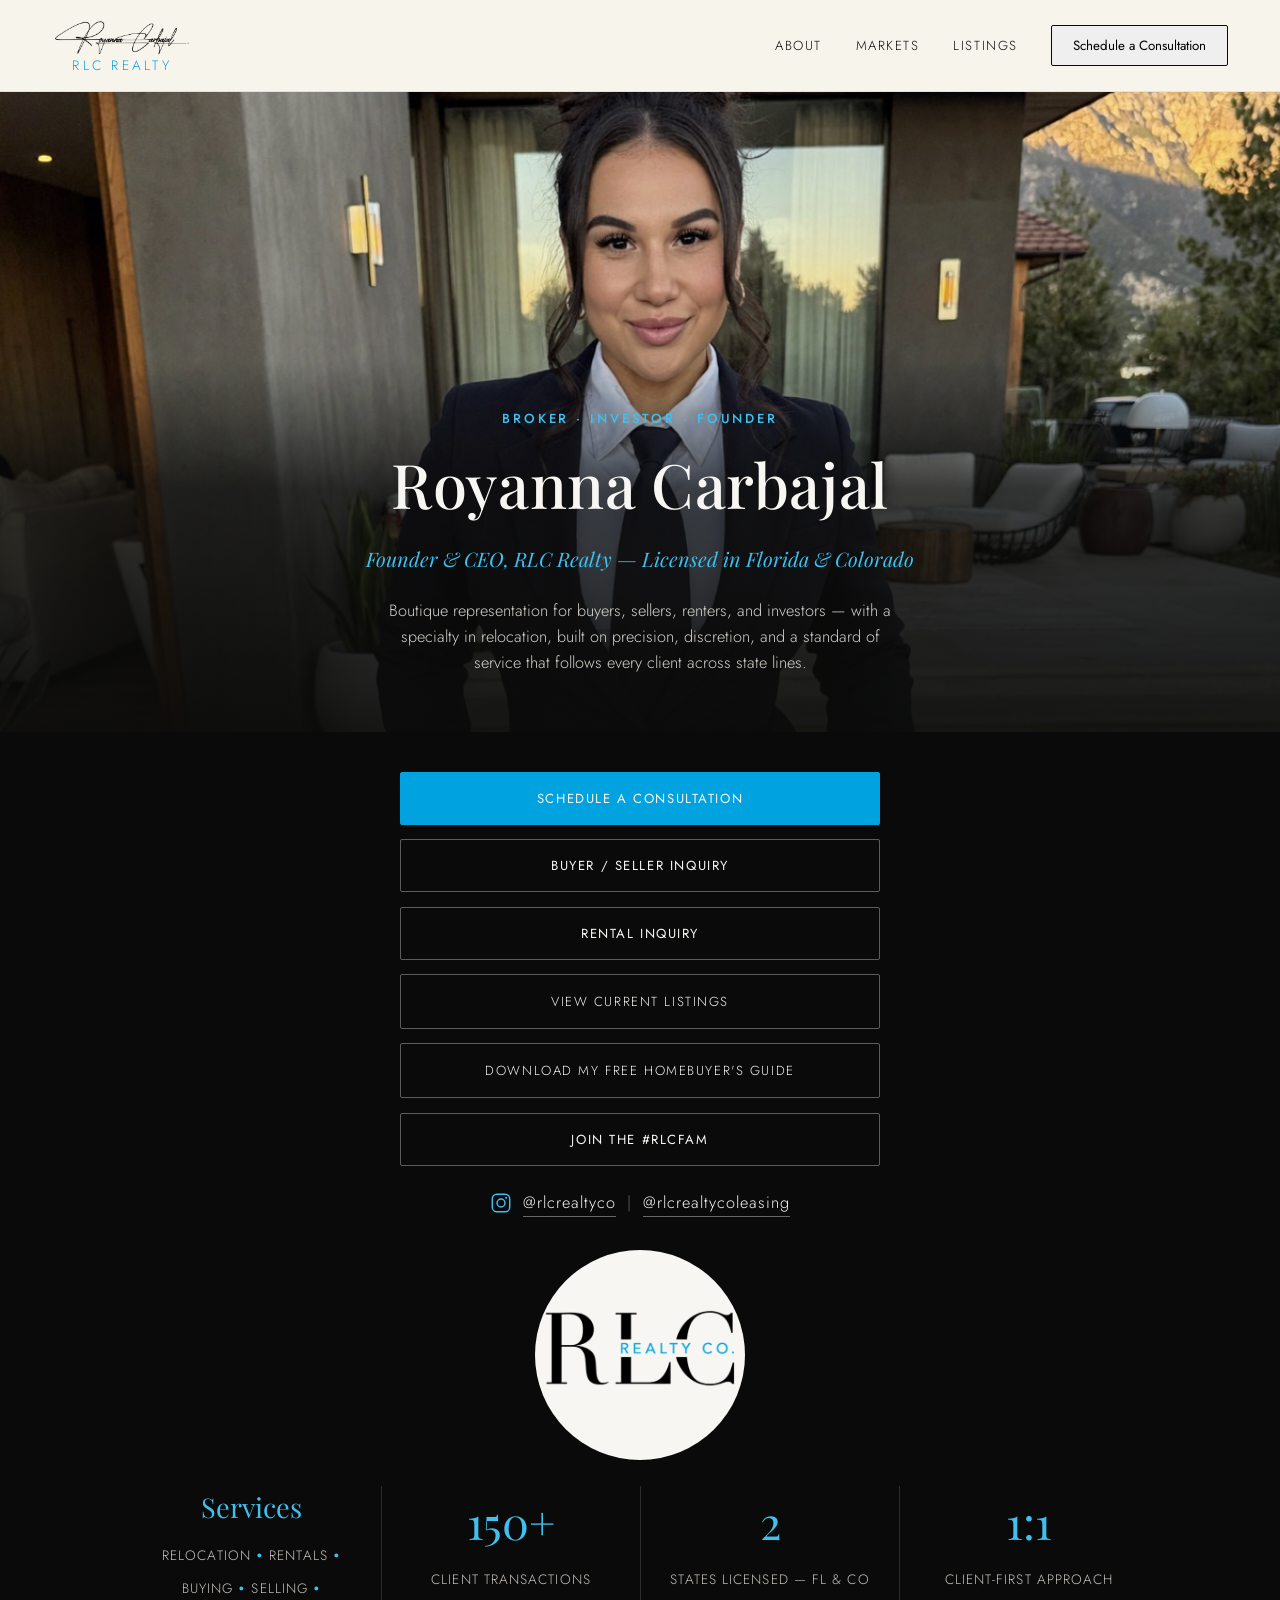
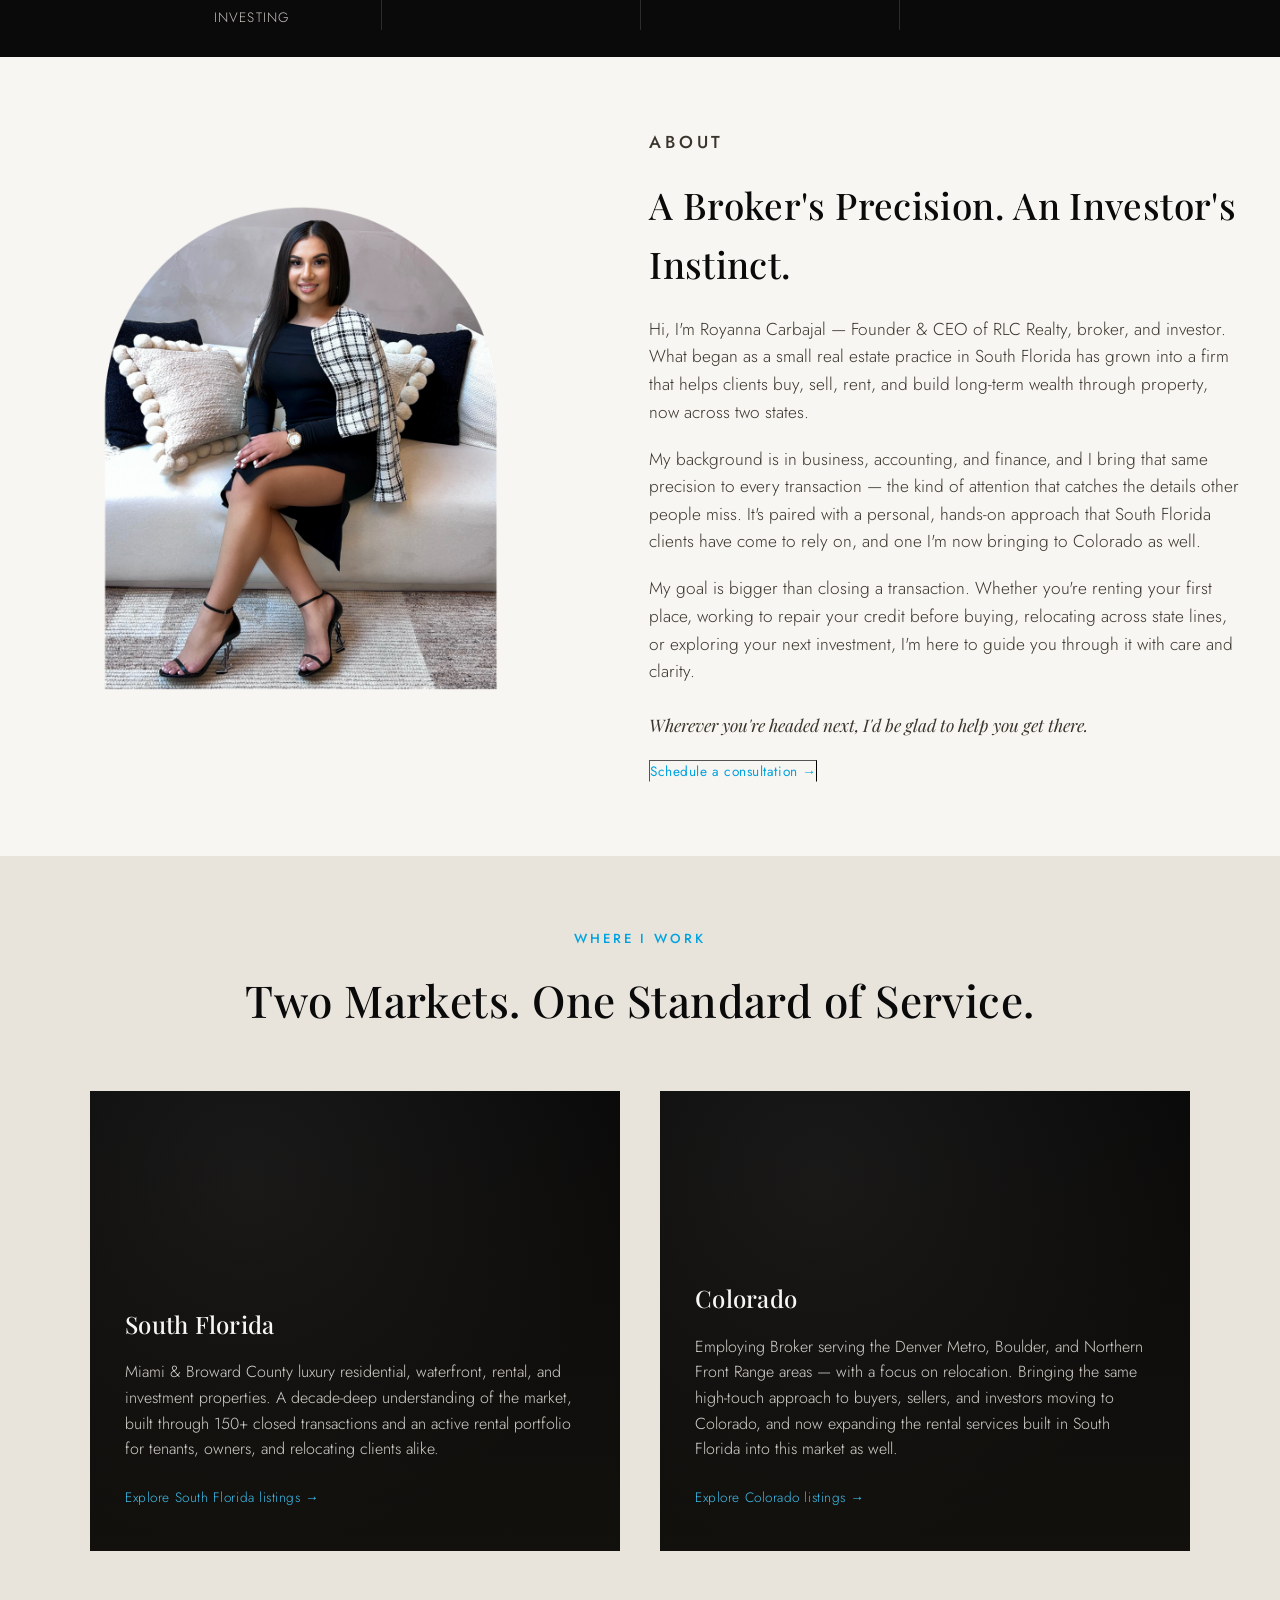
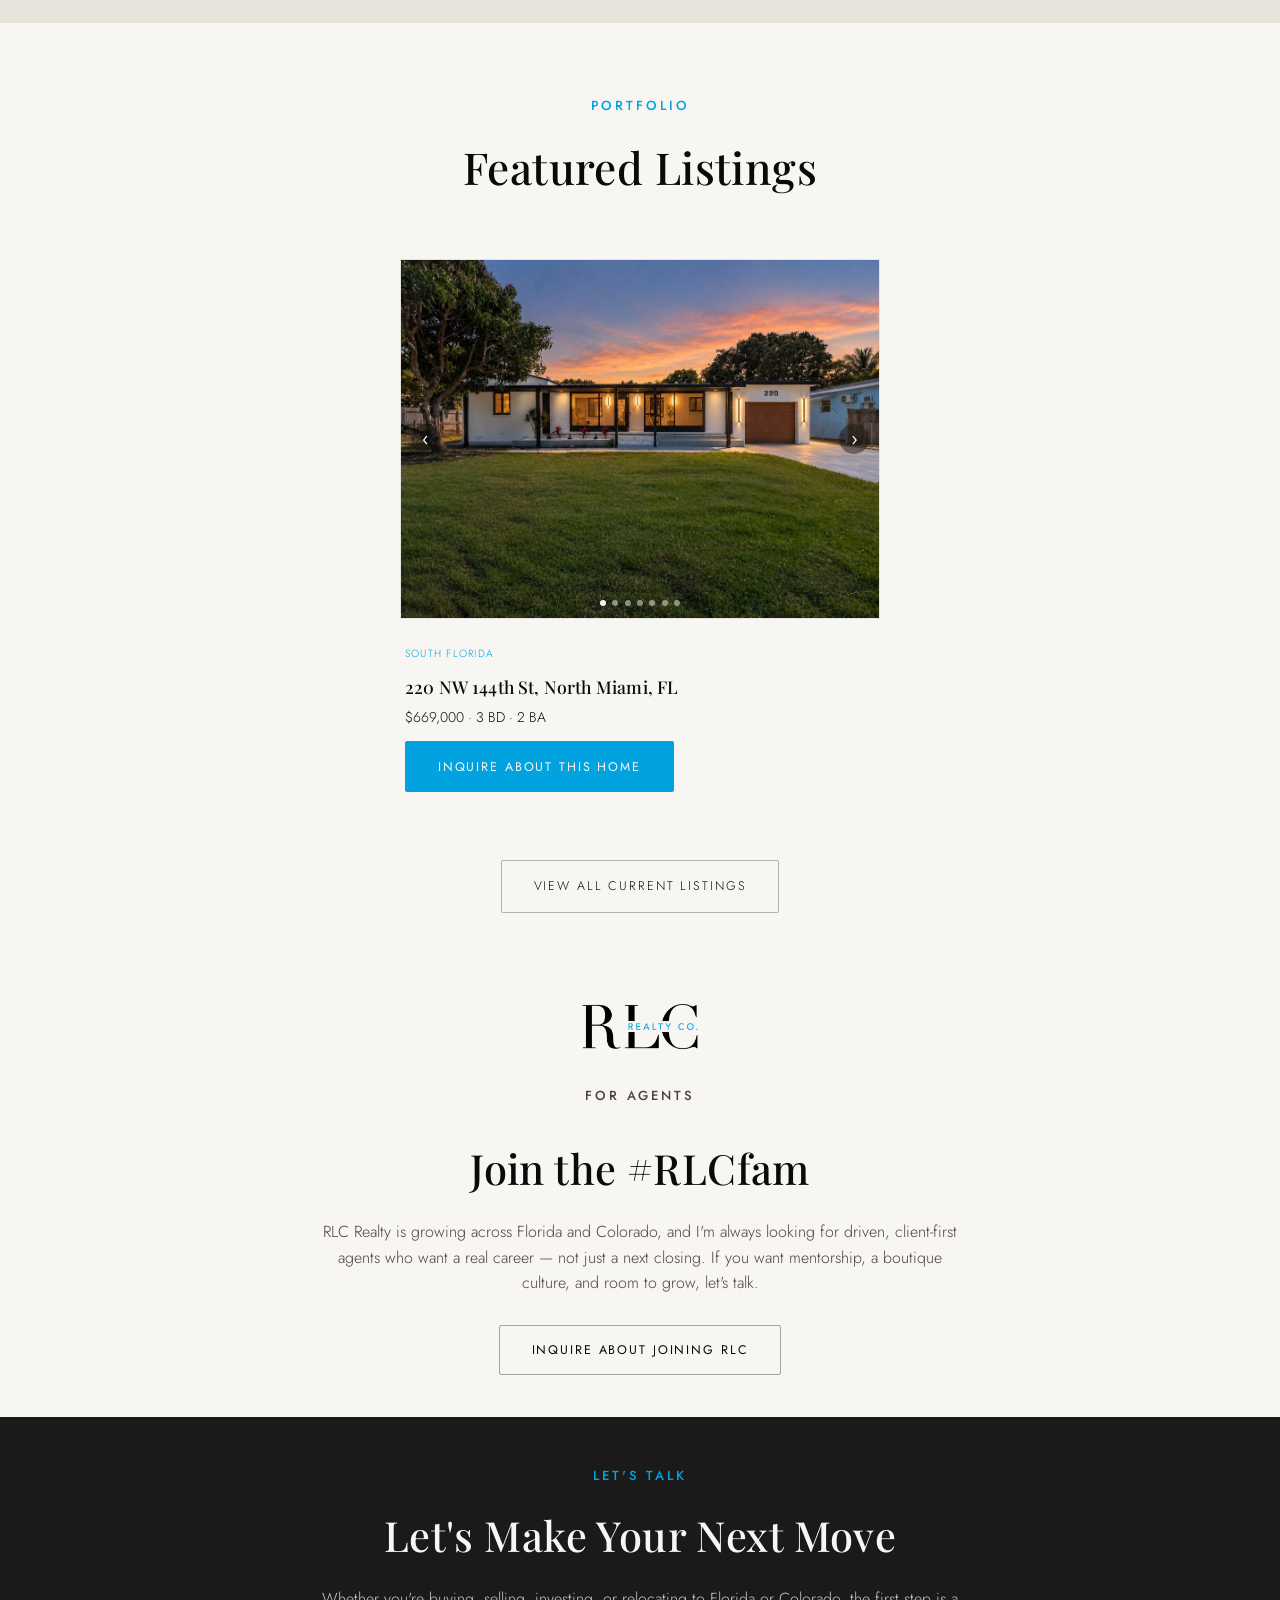
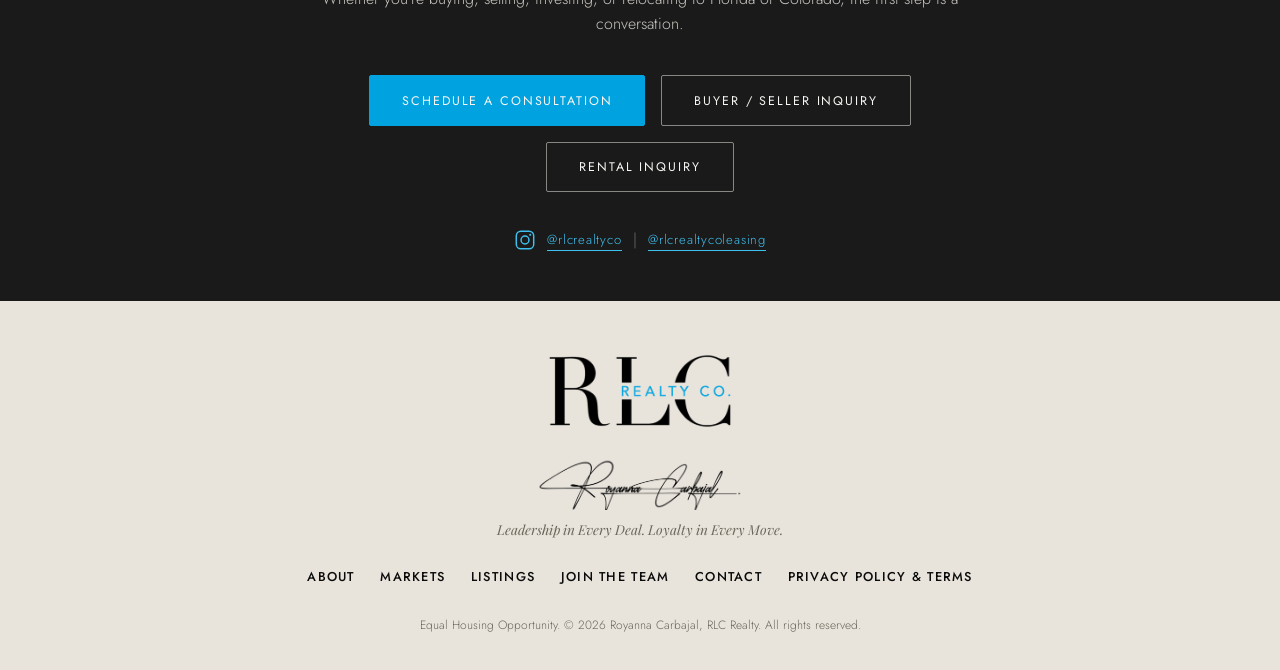
==== commit 2ab17802: "Fix: restore index.html content (previous commit accidentally emptied it)" ====
--- a/index.html
+++ b/index.html
@@ -133,7 +133,7 @@
 <section class="listings" id="listings">
   <div class="section-head">
     <p class="eyebrow">Portfolio</p>
-    <h2>Featured Opportunities</h2>
+    <h2>Featured Listings</h2>
   </div>
   <div class="listings-grid">
     <div class="listing-card">
--- a/css/style.css
+++ b/css/style.css
@@ -31,7 +31,6 @@
 a.cta-link, button.cta-link,
 a.btn, button.btn,
 a.text-link, button.text-link {
-  background: transparent;
   cursor: pointer;
   border-width: 1px;
 }
@@ -151,6 +150,7 @@
 
 .btn {
   display: inline-block;
+  background: transparent;
   padding: 0.95rem 2rem;
   font-size: 0.78rem;
   text-transform: uppercase;
@@ -169,6 +169,7 @@
 .btn-outline-dark:hover { border-color: var(--gold); color: var(--gold); }
 
 .text-link {
+  background: transparent;
   font-size: 0.85rem;
   letter-spacing: 0.04em;
   color: var(--gold);
@@ -188,6 +189,7 @@
 }
 .cta-link {
   display: block;
+  background: transparent;
   text-align: center;
   padding: 1rem 1.5rem;
   font-size: 0.82rem;
